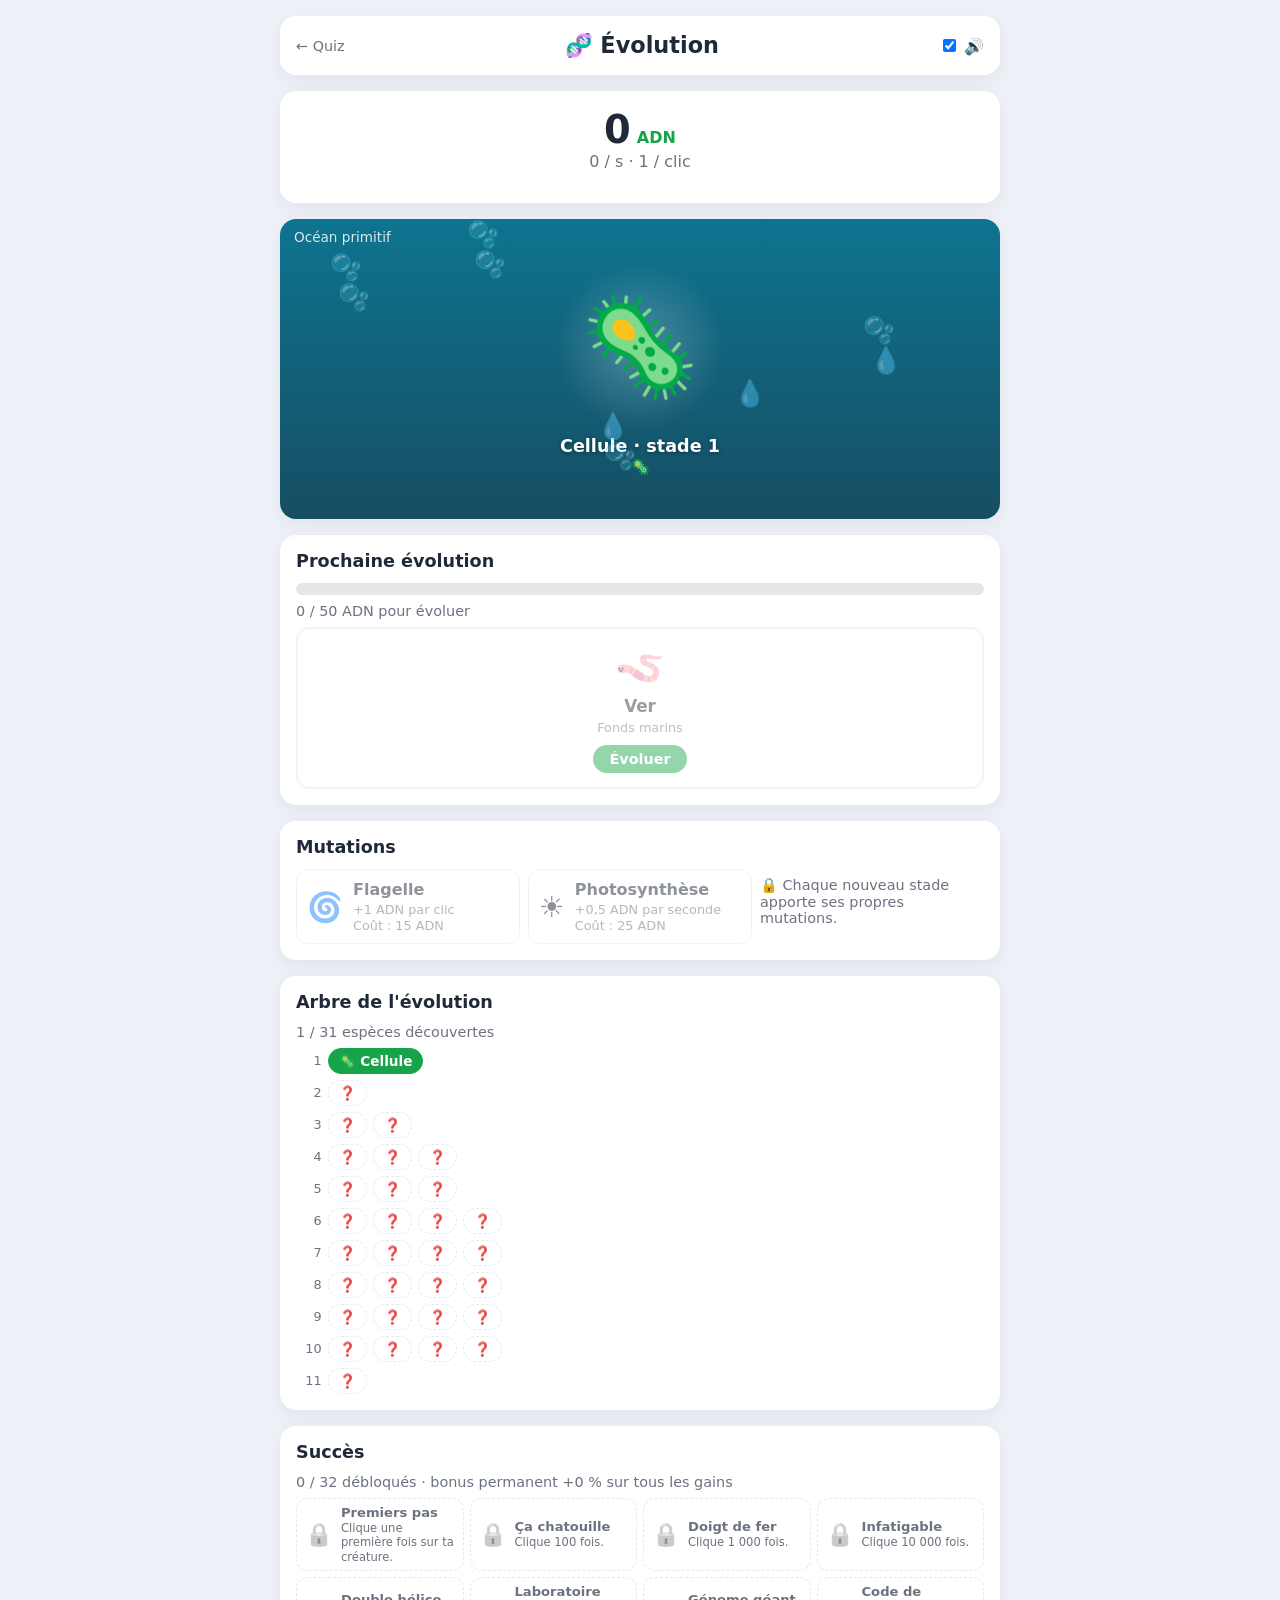
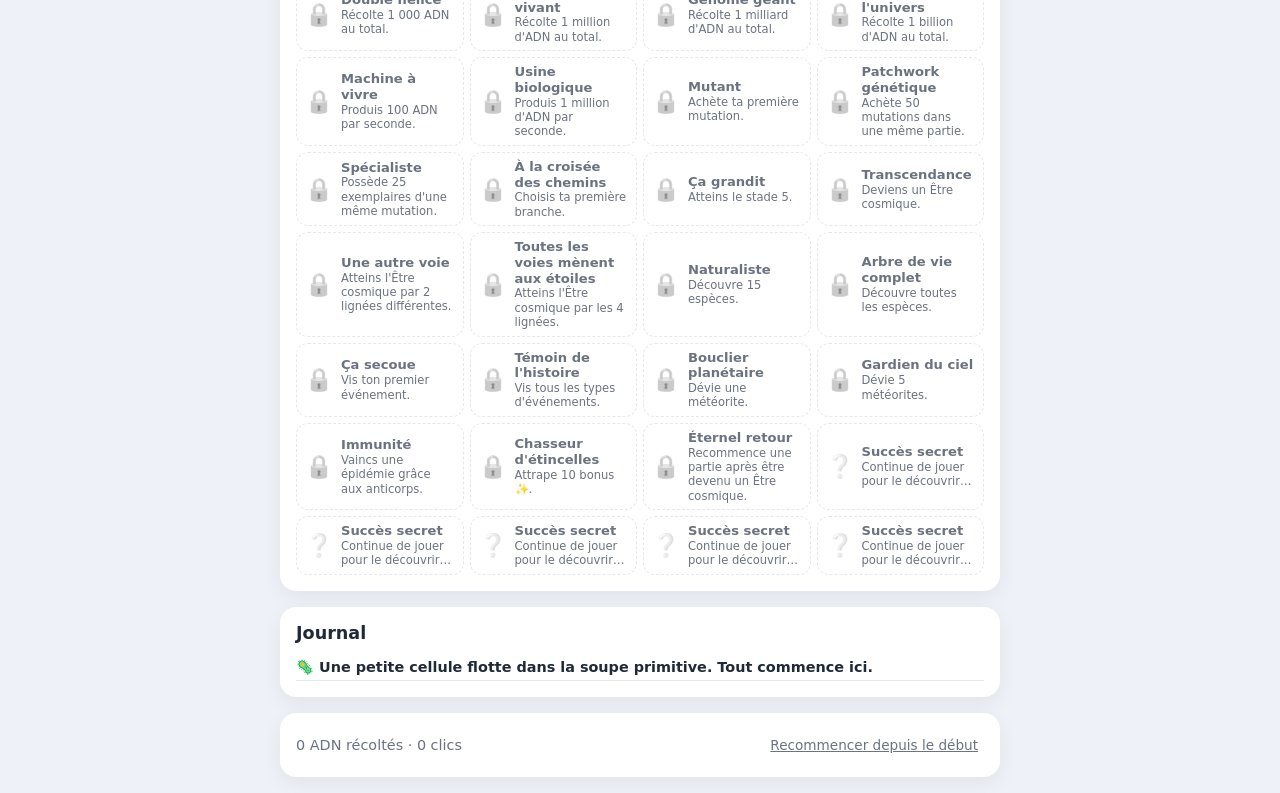
==== evolution/index.html @ efa702be "Ajoute 32 succès à débloquer au jeu « Évolution » Chaque succès donne +2 % à tous les gains, pour to" ====
<!doctype html>
<html lang="fr">
<head>
  <meta charset="utf-8">
  <meta name="viewport" content="width=device-width, initial-scale=1">
  <title>Évolution</title>
  <link rel="stylesheet" href="style.css">
</head>
<body>
  <main class="jeu">
    <header class="entete">
      <a class="retour" href="../index.html">← Quiz</a>
      <h1>🧬 Évolution</h1>
      <label class="son"><input type="checkbox" id="choix-son" checked> 🔊</label>
    </header>

    <section class="compteurs">
      <div><span class="valeur" id="adn">0</span><span class="unite">ADN</span></div>
      <div class="petit"><span id="par-seconde">0</span> / s · <span id="par-clic">1</span> / clic</div>
      <ul id="atouts" class="atouts" hidden></ul>
      <ul id="effets" class="effets" hidden></ul>
    </section>

    <section id="habitat" class="habitat">
      <div id="decor" class="decor" aria-hidden="true"></div>
      <div id="meteo" class="meteo" aria-hidden="true"></div>
      <div id="voile" class="voile" aria-hidden="true"></div>
      <p id="annonce" class="annonce" role="status" hidden></p>
      <p id="milieu" class="milieu"></p>
      <button id="creature" class="creature" type="button" aria-label="Faire grandir la créature">🦠</button>
      <p id="nom-etape" class="nom-etape"></p>
      <p id="lignee" class="lignee" aria-label="Ta lignée"></p>
      <div id="bonus-zone" class="bonus-zone"></div>
    </section>

    <section class="evolution">
      <h2 id="titre-evolution">Prochaine évolution</h2>
      <div class="barre"><div id="barre-evolution"></div></div>
      <p id="texte-evolution" class="info"></p>
      <div id="choix-evolution" class="choix-evolution"></div>
    </section>

    <section>
      <h2>Mutations</h2>
      <div id="mutations" class="mutations"></div>
    </section>

    <section>
      <h2>Arbre de l'évolution</h2>
      <p id="decouvertes" class="info"></p>
      <div id="arbre" class="arbre"></div>
    </section>

    <section>
      <h2>Succès</h2>
      <p id="bilan-succes" class="info"></p>
      <div id="succes" class="succes"></div>
    </section>

    <section>
      <h2>Journal</h2>
      <ul id="journal" class="journal"></ul>
    </section>

    <footer class="pied">
      <span id="stats" class="info"></span>
      <button id="btn-reset" class="lien" type="button">Recommencer depuis le début</button>
    </footer>
  </main>

  <div id="toasts" class="toasts" aria-live="polite"></div>

  <script src="donnees.js"></script>
  <script src="jeu.js"></script>
</body>
</html>
---- evolution/style.css ----
:root {
  --fond: #eef1f7;
  --carte: #ffffff;
  --texte: #1f2937;
  --doux: #6b7280;
  --bord: #e5e7eb;
  --accent: #16a34a;
  --ciel: #0e7490;
  --sol: #164e63;
}
@media (prefers-color-scheme: dark) {
  :root:not([data-theme="light"]) {
    --fond: #0f172a;
    --carte: #1e293b;
    --texte: #f1f5f9;
    --doux: #94a3b8;
    --bord: #334155;
    --accent: #22c55e;
    color-scheme: dark;
  }
}
:root[data-theme="dark"] {
  --fond: #0f172a;
  --carte: #1e293b;
  --texte: #f1f5f9;
  --doux: #94a3b8;
  --bord: #334155;
  --accent: #22c55e;
  color-scheme: dark;
}

* { box-sizing: border-box; }

body {
  margin: 0;
  padding-block: 16px;
  padding-left: max(16px, env(safe-area-inset-left, 0px));
  padding-right: max(16px, env(safe-area-inset-right, 0px));
  background: var(--fond);
  color: var(--texte);
  font-family: system-ui, -apple-system, "Segoe UI", Roboto, sans-serif;
  overflow-x: hidden;
}

.jeu { max-width: 720px; margin: 0 auto; display: grid; gap: 16px; }
section, .entete, .pied {
  background: var(--carte);
  border-radius: 16px;
  padding: 16px;
  box-shadow: 0 6px 20px rgba(0, 0, 0, 0.06);
}
h1 { margin: 0; font-size: 1.4rem; }
h2 { margin: 0 0 12px; font-size: 1.1rem; }
.info { color: var(--doux); margin: 8px 0; font-size: 0.9rem; }

.entete { display: flex; align-items: center; justify-content: space-between; gap: 8px; }
.retour { color: var(--doux); text-decoration: none; font-size: 0.9rem; }
.son { cursor: pointer; user-select: none; }

.compteurs { text-align: center; }
.valeur { font-size: 2.4rem; font-weight: 800; font-variant-numeric: tabular-nums; }
.unite { margin-left: 6px; color: var(--accent); font-weight: 700; }
.petit { color: var(--doux); font-variant-numeric: tabular-nums; }

/* Habitat */
.habitat {
  position: relative;
  height: 300px;
  overflow: hidden;
  padding: 0;
  background: linear-gradient(180deg, var(--ciel), var(--sol));
  transition: background 1.2s;
  display: flex;
  flex-direction: column;
  align-items: center;
  justify-content: center;
  color: #fff;
}
.decor span {
  position: absolute;
  font-size: 1.6rem;
  opacity: 0.45;
  animation: flotte 9s ease-in-out infinite;
  pointer-events: none;
}
@keyframes flotte {
  0%, 100% { transform: translateY(0); }
  50% { transform: translateY(-14px); }
}
.milieu { position: absolute; top: 10px; left: 14px; margin: 0; font-size: 0.85rem; opacity: 0.85; }
.nom-etape { margin: 4px 0 0; font-weight: 700; font-size: 1.1rem; text-shadow: 0 1px 4px rgba(0,0,0,.4); }

.creature {
  font-size: 6rem;
  line-height: 1;
  background: radial-gradient(circle, rgba(255,255,255,.25), transparent 70%);
  border: none;
  border-radius: 50%;
  width: 170px;
  height: 170px;
  cursor: pointer;
  animation: respire 3s ease-in-out infinite;
  -webkit-tap-highlight-color: transparent;
  touch-action: manipulation;
}
.creature:focus-visible { outline: 3px solid #fff; outline-offset: 4px; }
.creature.tape { animation: tape 0.15s ease-out; }
.creature.mue { animation: mue 1s ease-out; }
@keyframes respire {
  0%, 100% { transform: scale(1); }
  50% { transform: scale(1.05) rotate(-2deg); }
}
@keyframes tape { 50% { transform: scale(0.9); } }
@keyframes mue {
  0% { transform: scale(0) rotate(-180deg); filter: brightness(3); }
  70% { transform: scale(1.3) rotate(10deg); }
  100% { transform: scale(1); filter: none; }
}

.gain {
  position: absolute;
  font-weight: 800;
  color: #fff;
  text-shadow: 0 1px 4px rgba(0,0,0,.5);
  pointer-events: none;
  animation: envol 0.9s ease-out forwards;
}
@keyframes envol {
  to { transform: translateY(-60px); opacity: 0; }
}

.flash {
  position: absolute; inset: 0;
  background: #fff;
  pointer-events: none;
  animation: flash 0.8s ease-out forwards;
}
@keyframes flash { from { opacity: 0.9; } to { opacity: 0; } }

.bonus {
  z-index: 3;
  position: absolute;
  font-size: 2.4rem;
  background: none;
  border: none;
  cursor: pointer;
  animation: bonus 1.2s ease-in-out infinite;
  filter: drop-shadow(0 0 8px gold);
}
@keyframes bonus {
  0%, 100% { transform: scale(1) rotate(-8deg); }
  50% { transform: scale(1.2) rotate(8deg); }
}

/* Événements */
.effets { list-style: none; padding: 0; margin: 8px 0 0; display: flex; flex-wrap: wrap; gap: 6px; justify-content: center; }
.effets li {
  font-size: 0.8rem;
  font-weight: 700;
  padding: 4px 10px;
  border-radius: 999px;
  font-variant-numeric: tabular-nums;
  color: var(--accent);
  background: color-mix(in srgb, var(--accent) 14%, transparent);
}
.effets li.mauvais { color: #dc2626; background: color-mix(in srgb, #dc2626 14%, transparent); }

.creature { position: relative; z-index: 2; }
.voile { position: absolute; inset: 0; pointer-events: none; z-index: 1; transition: background 1s; }
.voile-impact { background: rgba(124, 45, 18, 0.45); }
.voile-glace { background: rgba(224, 242, 254, 0.4); }
.voile-volcan { background: rgba(127, 29, 29, 0.35); }
.voile-pluie { background: rgba(30, 58, 138, 0.3); }
.voile-nuit { background: rgba(2, 6, 23, 0.6); }
.voile-maladie { background: rgba(132, 204, 22, 0.28); }
.voile-aurore { background: linear-gradient(180deg, rgba(34, 197, 94, 0.35), rgba(168, 85, 247, 0.3), transparent 75%); }

.meteo { position: absolute; inset: 0; overflow: hidden; pointer-events: none; z-index: 1; }
.meteo span {
  position: absolute;
  top: -10%;
  font-size: 1.1rem;
  animation: tombe 3s linear infinite;
}
@keyframes tombe {
  from { transform: translateY(0) rotate(0deg); }
  to { transform: translateY(340px) rotate(200deg); }
}

.annonce {
  position: absolute;
  top: 34px;
  left: 12px;
  right: 12px;
  z-index: 4;
  margin: 0;
  padding: 8px 12px;
  border-radius: 10px;
  background: rgba(2, 6, 23, 0.75);
  color: #fff;
  font-size: 0.9rem;
  font-weight: 600;
  text-align: center;
  text-wrap: balance;
  pointer-events: none;
}
.annonce.arrivee { animation: arrivee 0.4s ease-out; }
@keyframes arrivee { from { transform: translateY(-12px); opacity: 0; } }

.defi {
  position: absolute;
  top: 18%;
  z-index: 5;
  display: flex;
  align-items: center;
  gap: 2px;
  font-size: 3rem;
  background: none;
  border: none;
  cursor: pointer;
  animation: approche 8s linear forwards;
  filter: drop-shadow(0 0 10px #f97316);
  touch-action: manipulation;
  -webkit-tap-highlight-color: transparent;
}
.defi:focus-visible { outline: 3px solid #fff; border-radius: 12px; }
.defi .compte {
  font-size: 0.9rem;
  font-weight: 800;
  color: #fff;
  background: #dc2626;
  border-radius: 999px;
  min-width: 1.8em;
  padding: 2px 6px;
  text-align: center;
}
.defi .touche { animation: tape 0.12s ease-out; display: inline-block; }
@keyframes approche {
  from { transform: translateY(-60px) scale(0.6); }
  to { transform: translateY(120px) scale(1.4); }
}
.flash.impact { background: #f97316; }
.habitat.secousse { animation: secousse 0.5s ease-in-out; }
@keyframes secousse {
  20%, 60% { transform: translateX(-8px); }
  40%, 80% { transform: translateX(8px); }
}

/* Évolution */
.barre { height: 12px; background: var(--bord); border-radius: 999px; overflow: hidden; }
#barre-evolution {
  height: 100%;
  width: 0;
  background: linear-gradient(90deg, var(--accent), #84cc16);
  transition: width 0.3s;
}

.choix-evolution { display: grid; gap: 10px; grid-template-columns: repeat(auto-fit, minmax(180px, 1fr)); }
.choix {
  display: flex;
  flex-direction: column;
  align-items: center;
  gap: 4px;
  padding: 14px 10px;
  border: 2px solid var(--accent);
  border-radius: 14px;
  background: var(--carte);
  color: var(--texte);
  font: inherit;
  cursor: pointer;
  transition: transform 0.1s;
}
.choix:hover:not(:disabled) { transform: translateY(-2px); }
.choix:disabled { opacity: 0.45; cursor: not-allowed; border-color: var(--bord); }
.choix:not(:disabled) { animation: appel 1.2s ease-in-out infinite; }
.choix .ico { font-size: 2.6rem; }
.choix .nom { font-weight: 800; font-size: 1.05rem; }
.milieu-choix { font-size: 0.8rem; color: var(--doux); }
.atout { font-size: 0.8rem; font-weight: 600; color: var(--accent); text-align: center; }
.choix .action {
  margin-top: 6px;
  padding: 6px 16px;
  border-radius: 999px;
  background: var(--accent);
  color: #fff;
  font-weight: 700;
  font-size: 0.9rem;
}
@keyframes appel {
  0%, 100% { box-shadow: 0 0 0 0 rgba(34,197,94,.6); }
  50% { box-shadow: 0 0 0 8px rgba(34,197,94,0); }
}

/* Mutations */
.mutations { display: grid; gap: 8px; grid-template-columns: repeat(auto-fill, minmax(200px, 1fr)); }
.mutation {
  display: grid;
  grid-template-columns: auto 1fr auto;
  align-items: center;
  gap: 10px;
  padding: 10px;
  text-align: left;
  border: 1px solid var(--bord);
  border-radius: 12px;
  background: var(--carte);
  color: var(--texte);
  cursor: pointer;
  font: inherit;
  transition: transform 0.1s, border-color 0.2s;
}
.mutation:hover:not(:disabled) { border-color: var(--accent); transform: translateY(-1px); }
.mutation:disabled { opacity: 0.5; cursor: not-allowed; }
.mutation .ico { font-size: 1.8rem; }
.mutation .nom { font-weight: 700; display: block; }
.mutation .effet, .mutation .prix { font-size: 0.8rem; color: var(--doux); }
.mutation .prix { display: block; }
.mutation .nb { font-weight: 800; font-size: 1.2rem; color: var(--accent); }
.mutation.achat { animation: tape 0.2s ease-out; }
.verrou { color: var(--doux); font-size: 0.9rem; margin: 8px 0 0; }

.lignee { margin: 2px 0 0; font-size: 0.95rem; opacity: 0.9; text-align: center; padding: 0 12px; }
.atouts { list-style: none; padding: 0; margin: 8px 0 0; display: flex; flex-wrap: wrap; gap: 6px; justify-content: center; }
.atouts li {
  font-size: 0.75rem;
  font-weight: 600;
  padding: 3px 10px;
  border-radius: 999px;
  color: var(--accent);
  border: 1px solid var(--accent);
}

/* Arbre */
.arbre { display: grid; gap: 6px; }
.rang { display: grid; grid-template-columns: 1.6em 1fr; align-items: start; gap: 6px; }
.rang .num { color: var(--doux); font-size: 0.8rem; text-align: right; padding-top: 5px; }
.puces { display: flex; flex-wrap: wrap; gap: 6px; }
.puce {
  padding: 4px 10px;
  border-radius: 999px;
  border: 1px solid var(--bord);
  font-size: 0.85rem;
  white-space: nowrap;
}
.puce.chemin { border-color: var(--accent); background: var(--accent); color: #fff; font-weight: 700; }
.puce.inconnue { color: var(--doux); border-style: dashed; }

/* Succès */
.succes { display: grid; gap: 6px; grid-template-columns: repeat(auto-fill, minmax(145px, 1fr)); }
.badge-succes {
  display: flex;
  align-items: center;
  gap: 8px;
  padding: 6px 8px;
  border-radius: 12px;
  border: 1px dashed var(--bord);
  min-width: 0;
  color: var(--doux);
}
.badge-succes .ico { font-size: 1.4rem; flex: none; filter: grayscale(1); opacity: 0.6; }
.badge-succes strong { display: block; font-size: 0.82rem; line-height: 1.2; }
.badge-succes small { display: block; font-size: 0.72rem; line-height: 1.25; }
.badge-succes.obtenu { border: 1px solid #eab308; color: var(--texte); background: color-mix(in srgb, #eab308 10%, transparent); }
.badge-succes.obtenu .ico { filter: none; opacity: 1; }
.badge-succes.obtenu small { color: var(--doux); }

.toasts {
  position: fixed;
  left: 0;
  right: 0;
  bottom: 0;
  padding: 0 16px calc(16px + env(safe-area-inset-bottom, 0px));
  display: flex;
  flex-direction: column;
  align-items: center;
  gap: 8px;
  pointer-events: none;
  z-index: 20;
}
.toast {
  display: flex;
  align-items: center;
  gap: 10px;
  padding: 10px 18px;
  border-radius: 14px;
  background: var(--carte);
  color: var(--texte);
  border: 2px solid #eab308;
  box-shadow: 0 10px 30px rgba(0, 0, 0, 0.25);
  animation: toast 0.5s cubic-bezier(.2, 1.4, .4, 1);
  transition: opacity 0.5s, transform 0.5s;
}
.toast .ico { font-size: 1.8rem; }
.toast small { display: block; color: #ca8a04; font-weight: 700; text-transform: uppercase; letter-spacing: 0.05em; font-size: 0.7rem; }
.toast strong { display: block; }
.toast.sortie { opacity: 0; transform: translateY(20px); }
@keyframes toast { from { transform: translateY(40px) scale(0.8); opacity: 0; } }

/* Journal */
.journal { list-style: none; margin: 0; padding: 0; max-height: 160px; overflow-y: auto; font-size: 0.9rem; }
.journal li { padding: 4px 0; border-bottom: 1px solid var(--bord); }
.journal li:first-child { font-weight: 600; }

.pied { display: flex; flex-wrap: wrap; justify-content: space-between; align-items: center; gap: 8px; }
.lien.alerte { color: #dc2626; font-weight: 700; }
.lien { background: none; border: none; color: var(--doux); text-decoration: underline; cursor: pointer; font: inherit; font-size: 0.85rem; }

@media (max-width: 480px) {
  .creature { font-size: 4.5rem; width: 130px; height: 130px; }
  .habitat { height: 250px; }
  .valeur { font-size: 2rem; }
}

@media (prefers-reduced-motion: reduce) {
  *, *::before, *::after { animation: none !important; transition: none !important; }
}
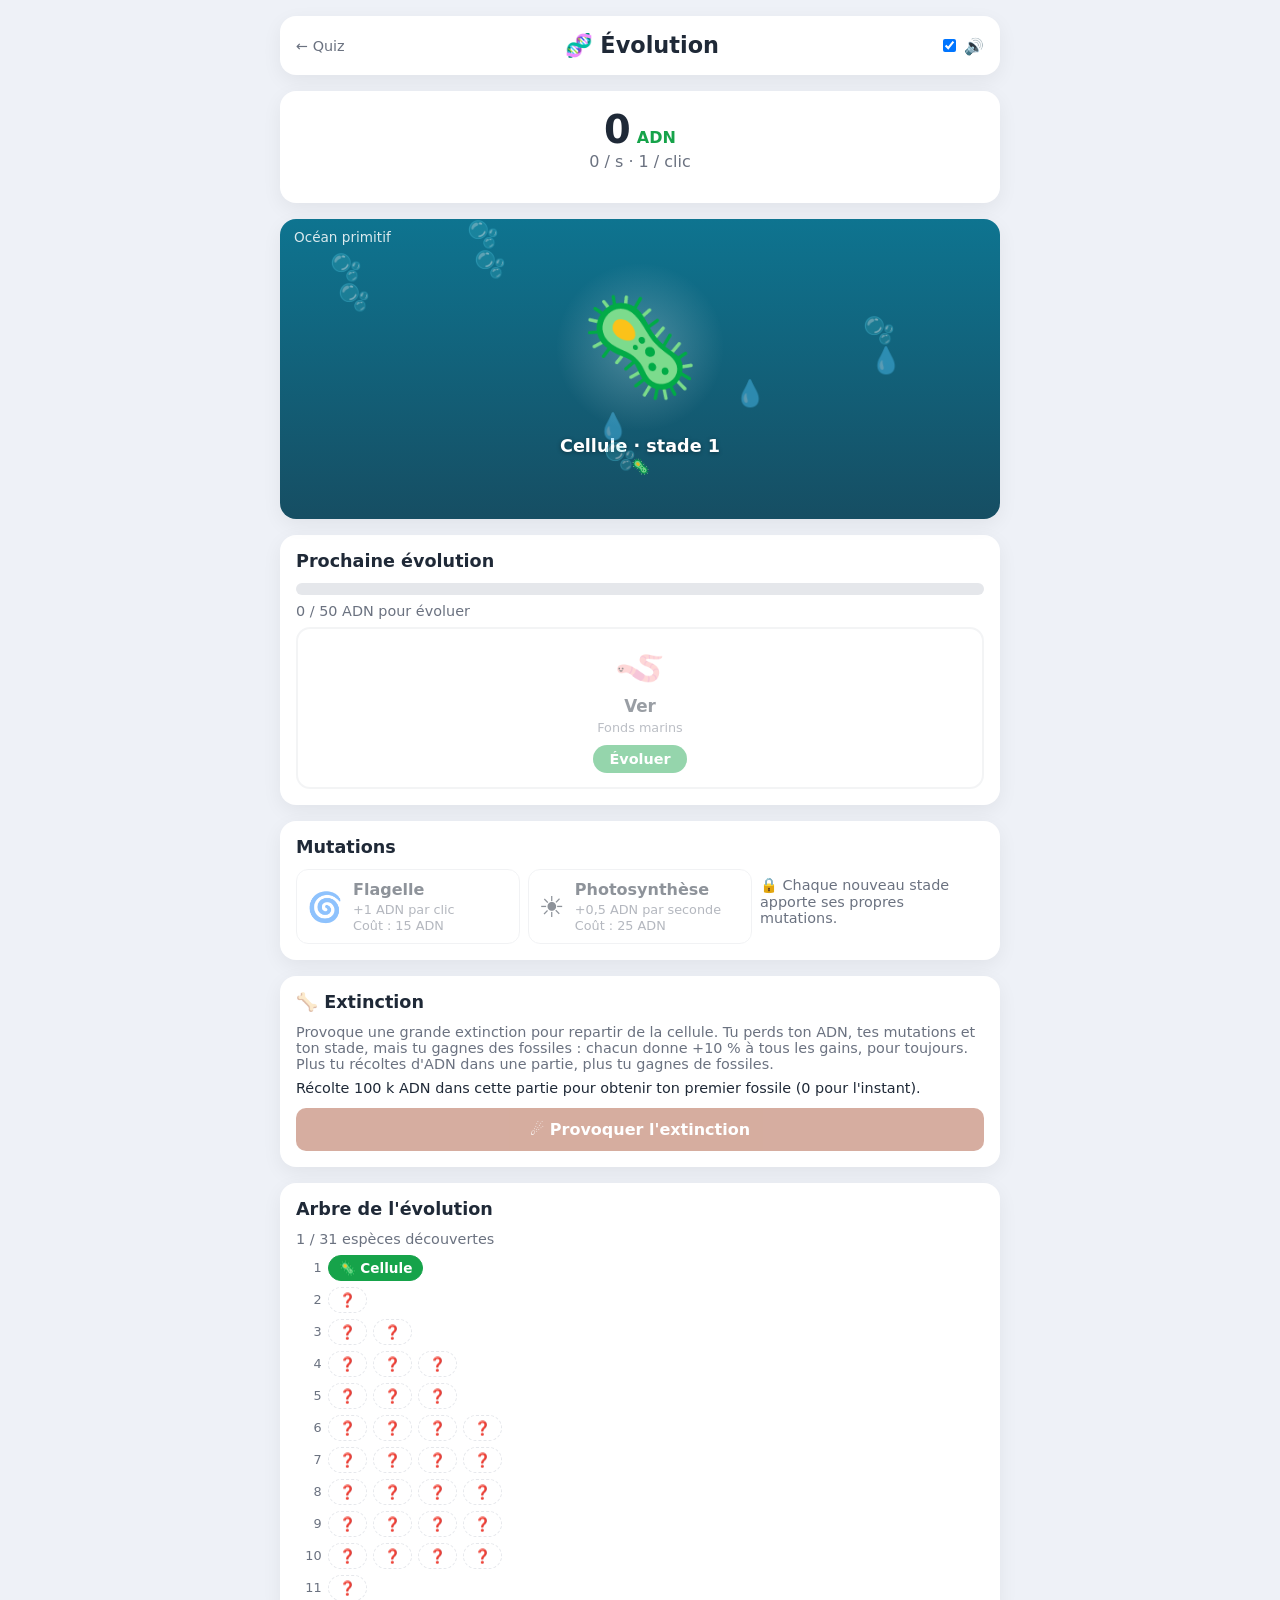
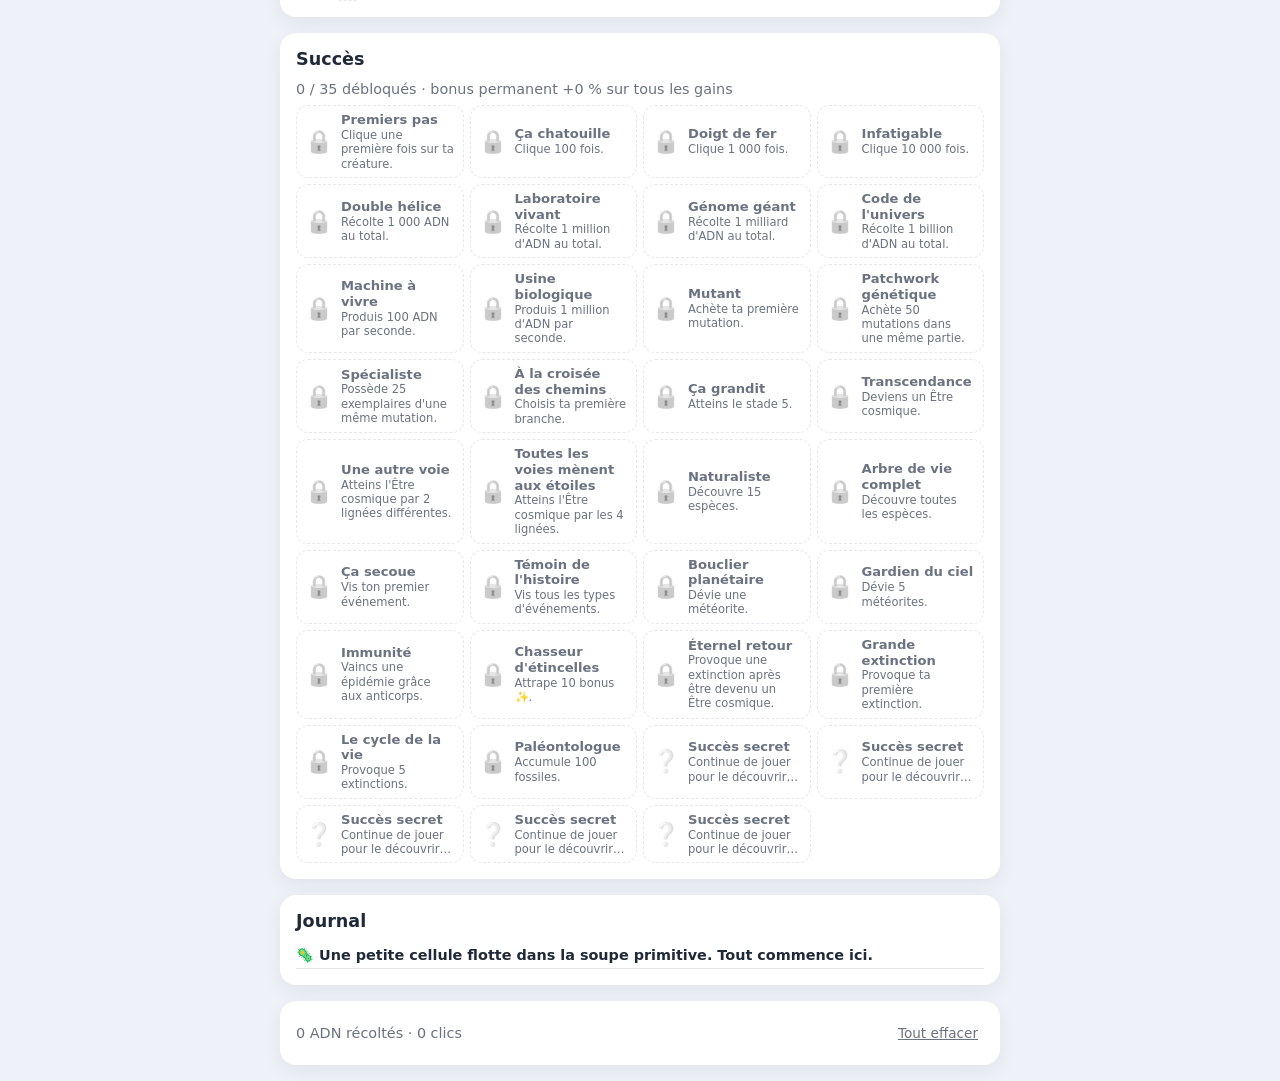
==== commit 816be483: "Ajoute l'extinction : repartir de la cellule contre des fossiles Provoquer une extinction efface l'A" ====
--- a/evolution/index.html
+++ b/evolution/index.html
@@ -17,6 +17,7 @@
     <section class="compteurs">
       <div><span class="valeur" id="adn">0</span><span class="unite">ADN</span></div>
       <div class="petit"><span id="par-seconde">0</span> / s · <span id="par-clic">1</span> / clic</div>
+      <p id="fossiles" class="fossiles" hidden></p>
       <ul id="atouts" class="atouts" hidden></ul>
       <ul id="effets" class="effets" hidden></ul>
     </section>
@@ -45,6 +46,13 @@
       <div id="mutations" class="mutations"></div>
     </section>
 
+    <section class="extinction">
+      <h2>🦴 Extinction</h2>
+      <p class="info">Provoque une grande extinction pour repartir de la cellule. Tu perds ton ADN, tes mutations et ton stade, mais tu gagnes des fossiles : chacun donne +10 % à tous les gains, pour toujours. Plus tu récoltes d'ADN dans une partie, plus tu gagnes de fossiles.</p>
+      <p id="texte-extinction" class="texte-extinction"></p>
+      <button id="btn-extinction" class="btn-extinction" type="button" disabled>☄️ Provoquer l'extinction</button>
+    </section>
+
     <section>
       <h2>Arbre de l'évolution</h2>
       <p id="decouvertes" class="info"></p>
@@ -64,7 +72,7 @@
 
     <footer class="pied">
       <span id="stats" class="info"></span>
-      <button id="btn-reset" class="lien" type="button">Recommencer depuis le début</button>
+      <button id="btn-reset" class="lien" type="button">Tout effacer</button>
     </footer>
   </main>
 
--- a/evolution/style.css
+++ b/evolution/style.css
@@ -192,7 +192,7 @@
   top: 34px;
   left: 12px;
   right: 12px;
-  z-index: 4;
+  z-index: 7;
   margin: 0;
   padding: 8px 12px;
   border-radius: 10px;
@@ -344,6 +344,46 @@
 .puce.chemin { border-color: var(--accent); background: var(--accent); color: #fff; font-weight: 700; }
 .puce.inconnue { color: var(--doux); border-style: dashed; }
 
+/* Extinction */
+.fossiles { margin: 8px 0 0; font-weight: 700; color: #a16207; }
+.texte-extinction { font-size: 0.9rem; margin: 8px 0 12px; }
+.btn-extinction {
+  width: 100%;
+  padding: 12px;
+  font: inherit;
+  font-weight: 700;
+  border: none;
+  border-radius: 10px;
+  cursor: pointer;
+  color: #fff;
+  background: #9a3412;
+}
+.btn-extinction:hover:not(:disabled) { filter: brightness(1.15); }
+.btn-extinction:disabled { opacity: 0.4; cursor: not-allowed; }
+.btn-extinction.alerte { background: #dc2626; }
+.btn-extinction:focus-visible { outline: 3px solid var(--texte); outline-offset: 2px; }
+
+.habitat.cataclysme::after {
+  content: "☄️  ☄️    ☄️  ☄️";
+  position: absolute;
+  inset: 0;
+  z-index: 6;
+  font-size: 2.2rem;
+  white-space: pre;
+  background: rgba(2, 6, 23, 0.85);
+  animation: cataclysme 2.4s ease-in forwards;
+  pointer-events: none;
+}
+.habitat.cataclysme .creature { animation: disparition 2.2s ease-in forwards; }
+@keyframes cataclysme {
+  0% { background: rgba(249, 115, 22, 0); padding-top: 0; }
+  30% { background: rgba(249, 115, 22, 0.7); }
+  100% { background: rgba(2, 6, 23, 0.95); padding-top: 220px; }
+}
+@keyframes disparition {
+  to { transform: scale(0.3) rotate(-30deg); filter: grayscale(1) brightness(0.3); opacity: 0; }
+}
+
 /* Succès */
 .succes { display: grid; gap: 6px; grid-template-columns: repeat(auto-fill, minmax(145px, 1fr)); }
 .badge-succes {
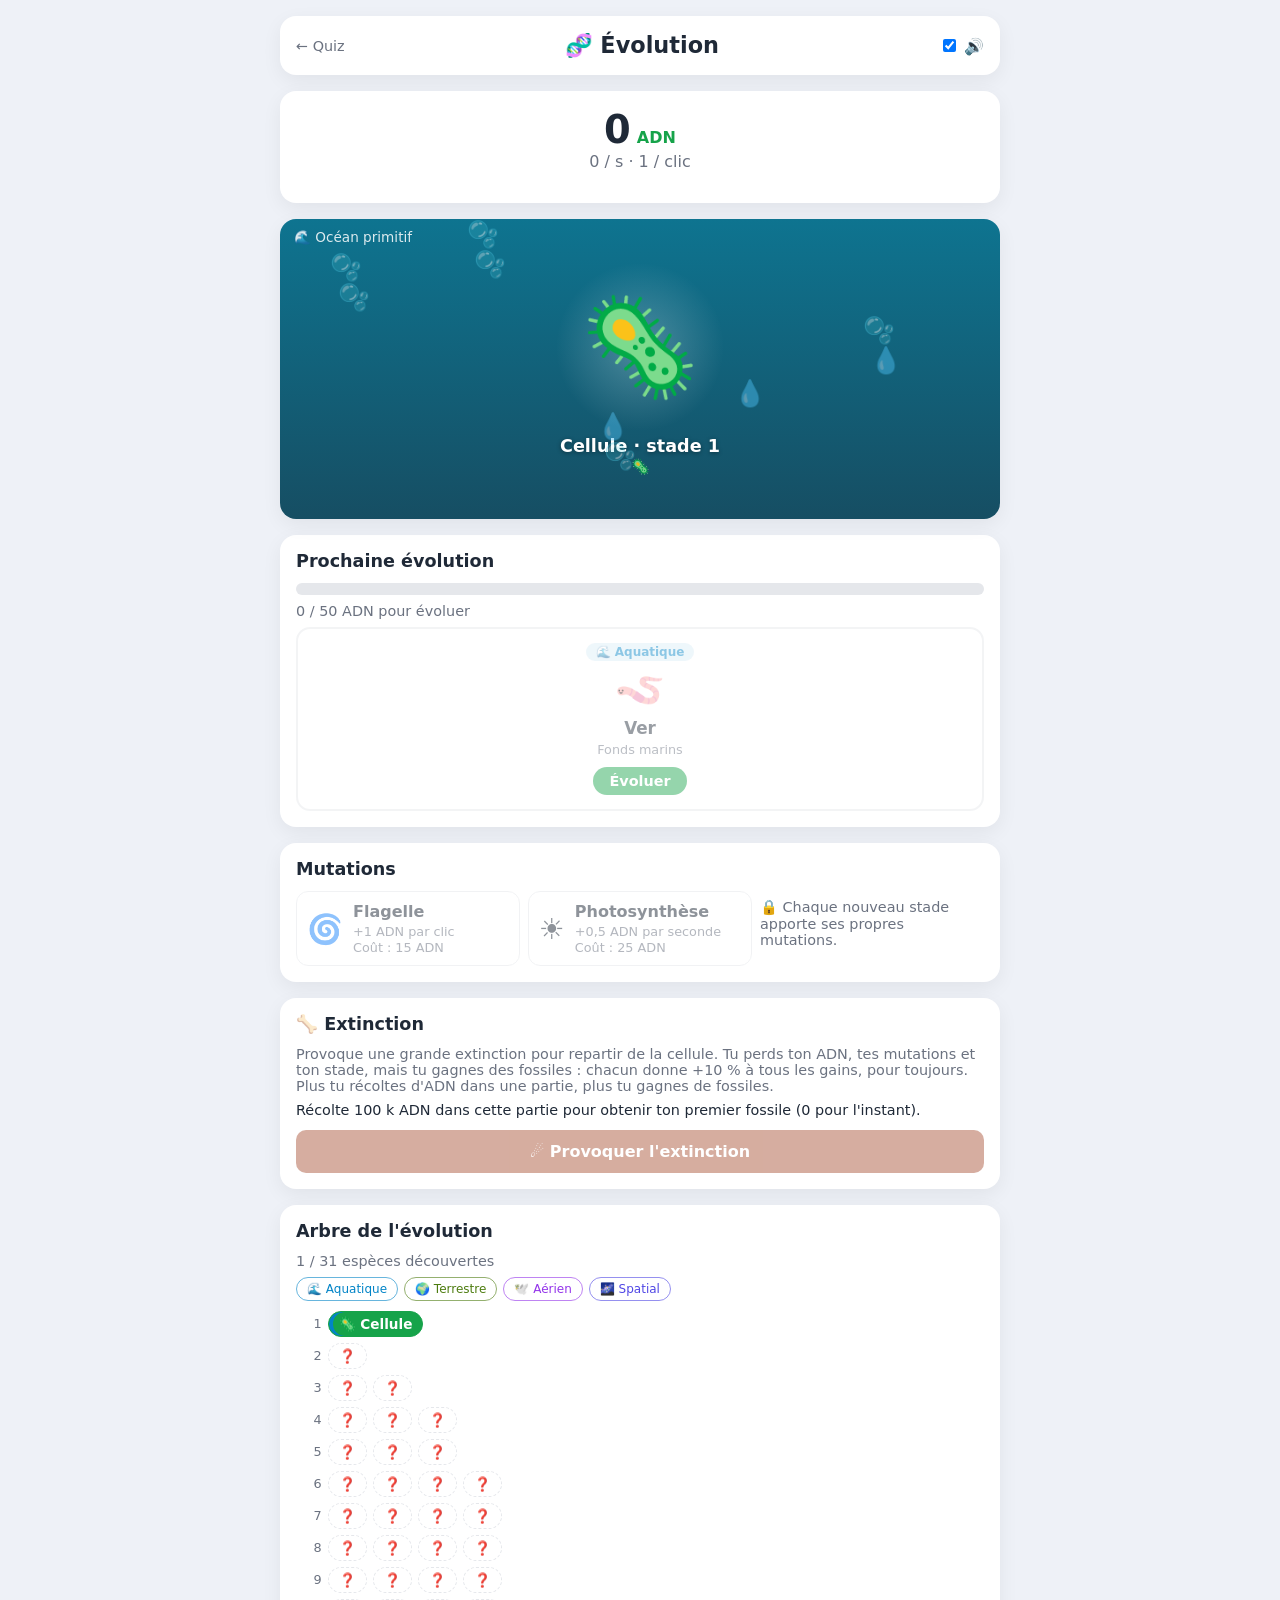
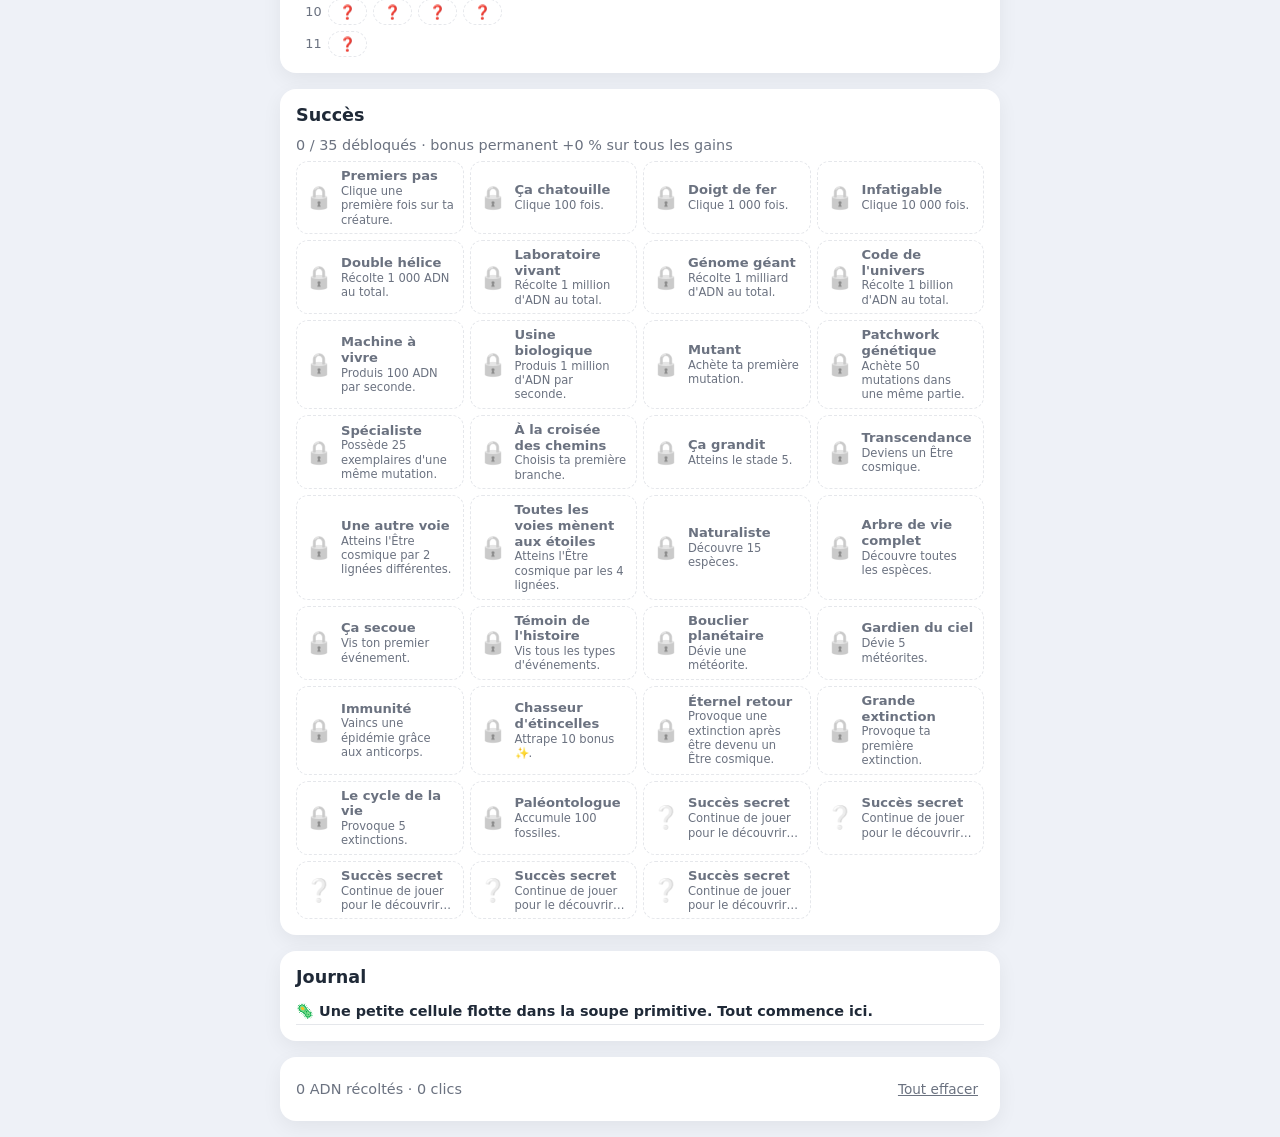
==== commit 70e4353e: "Affiche le milieu de vie (aquatique, terrestre…) de chaque stade Badge 🌊 / 🌍 / 🕊️ / 🌌 sur les cartes" ====
--- a/evolution/index.html
+++ b/evolution/index.html
@@ -56,6 +56,7 @@
     <section>
       <h2>Arbre de l'évolution</h2>
       <p id="decouvertes" class="info"></p>
+      <div id="legende-milieux" class="legende-milieux" aria-label="Types de milieu"></div>
       <div id="arbre" class="arbre"></div>
     </section>
 
--- a/evolution/style.css
+++ b/evolution/style.css
@@ -329,6 +329,32 @@
   border: 1px solid var(--accent);
 }
 
+/* Types de milieu */
+:root {
+  --aquatique: #0284c7;
+  --terrestre: #4d7c0f;
+  --aerien: #9333ea;
+  --spatial: #4f46e5;
+}
+@media (prefers-color-scheme: dark) {
+  :root:not([data-theme="light"]) { --aquatique: #38bdf8; --terrestre: #a3e635; --aerien: #c084fc; --spatial: #a5b4fc; }
+}
+:root[data-theme="dark"] { --aquatique: #38bdf8; --terrestre: #a3e635; --aerien: #c084fc; --spatial: #a5b4fc; }
+.type-aquatique { --milieu: var(--aquatique); }
+.type-terrestre { --milieu: var(--terrestre); }
+.type-aerien { --milieu: var(--aerien); }
+.type-spatial { --milieu: var(--spatial); }
+.type-milieu {
+  font-size: 0.75rem;
+  font-weight: 700;
+  padding: 2px 10px;
+  border-radius: 999px;
+  color: var(--milieu);
+  background: color-mix(in srgb, var(--milieu) 14%, transparent);
+}
+.legende-milieux { display: flex; flex-wrap: wrap; gap: 6px; margin-bottom: 10px; }
+.legende-milieux .puce { font-size: 0.75rem; border-color: var(--milieu); color: var(--milieu); }
+
 /* Arbre */
 .arbre { display: grid; gap: 6px; }
 .rang { display: grid; grid-template-columns: 1.6em 1fr; align-items: start; gap: 6px; }
@@ -341,7 +367,8 @@
   font-size: 0.85rem;
   white-space: nowrap;
 }
-.puce.chemin { border-color: var(--accent); background: var(--accent); color: #fff; font-weight: 700; }
+.puce[class*="type-"]:not(.chemin):not(.inconnue) { border-color: color-mix(in srgb, var(--milieu) 60%, transparent); }
+.puce.chemin { border-color: var(--accent); background: var(--accent); color: #fff; font-weight: 700; box-shadow: inset 4px 0 0 var(--milieu); }
 .puce.inconnue { color: var(--doux); border-style: dashed; }
 
 /* Extinction */
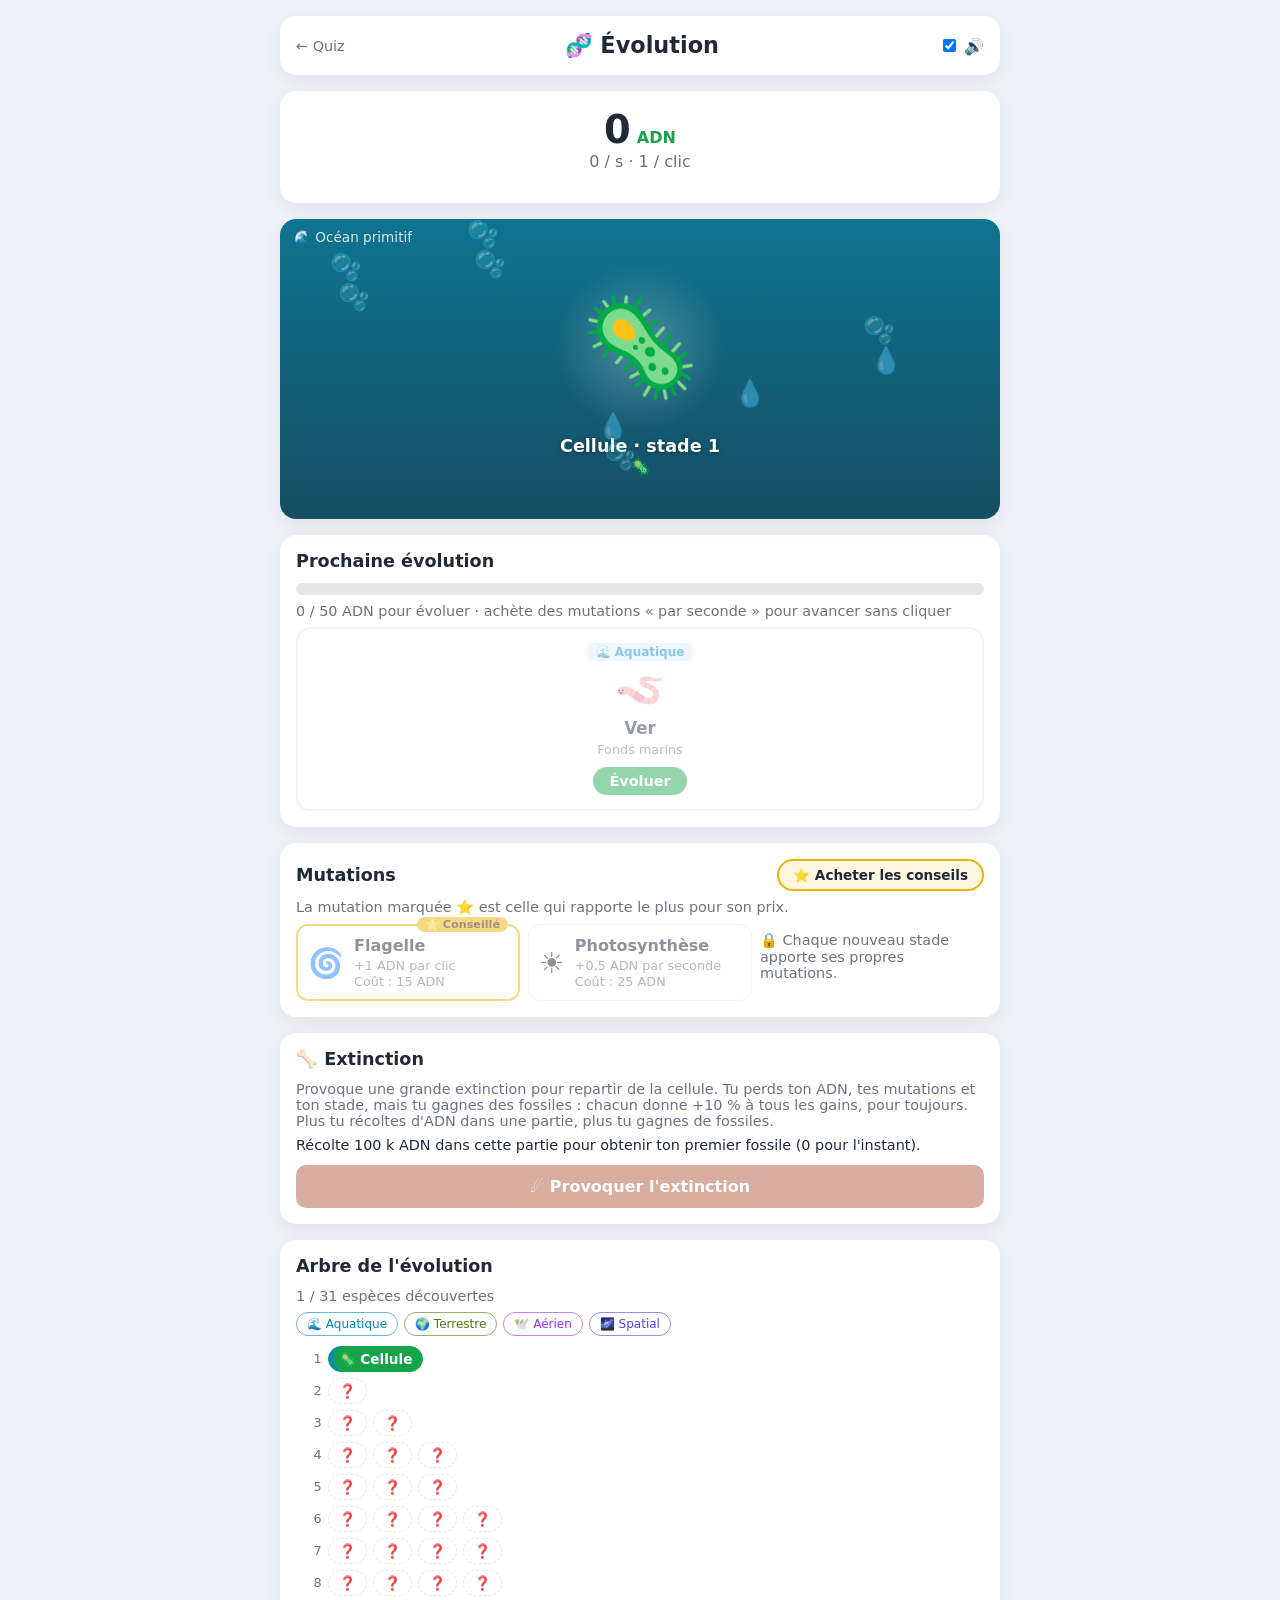
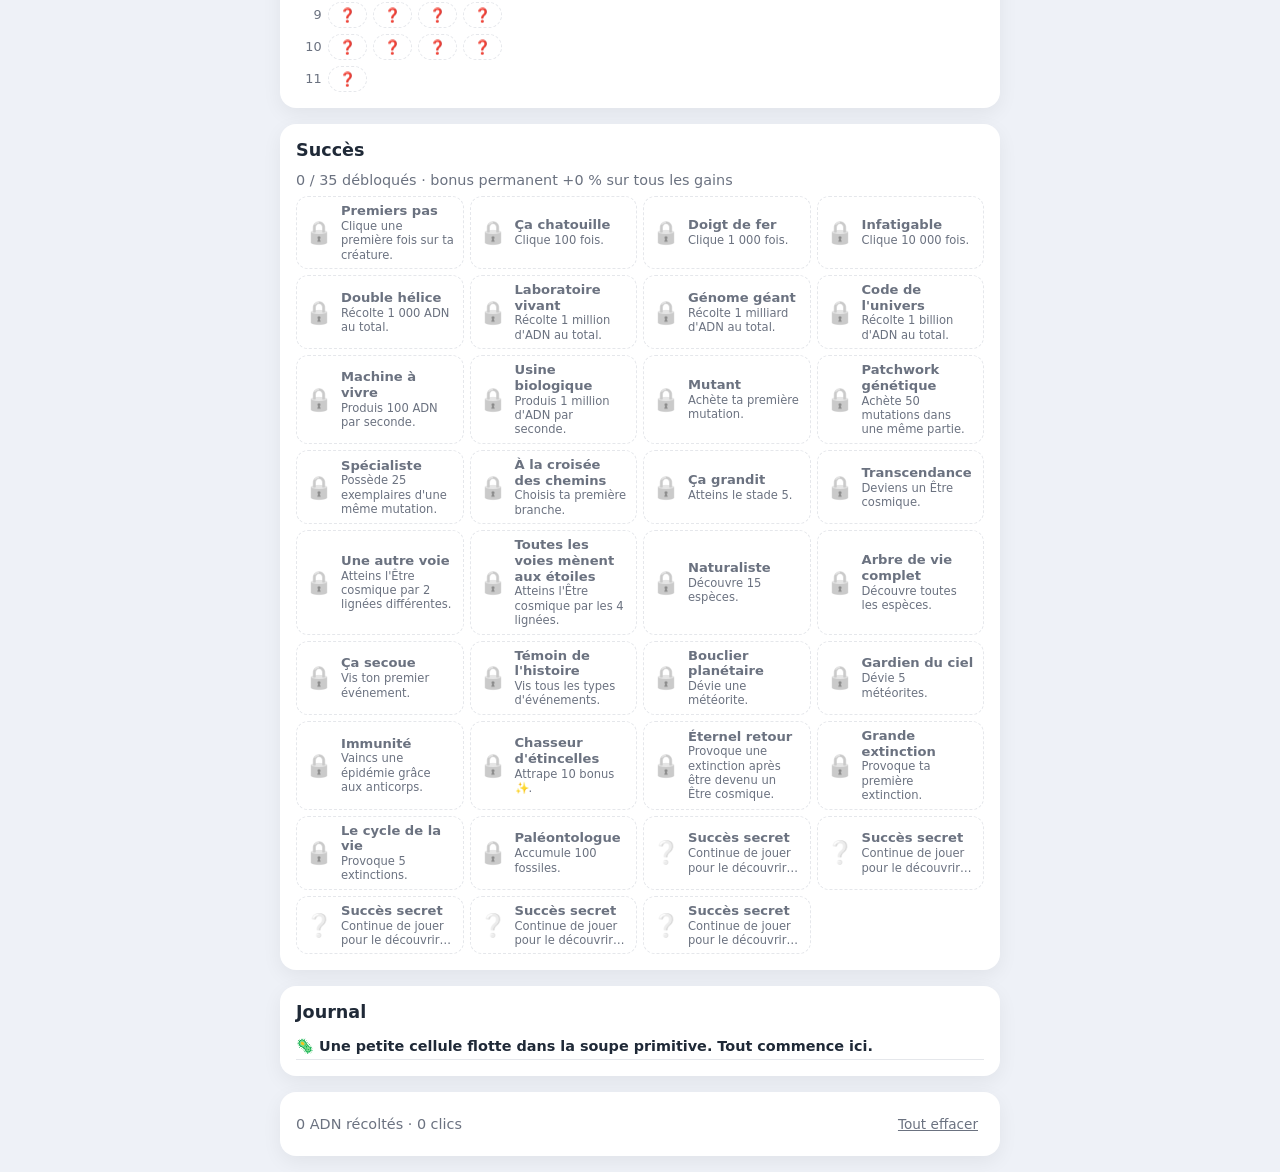
==== commit 010df141: "Aide pour les dernières formes d'évolution « Élan final » : tous les gains doublent à partir du stad" ====
--- a/evolution/index.html
+++ b/evolution/index.html
@@ -38,11 +38,16 @@
       <h2 id="titre-evolution">Prochaine évolution</h2>
       <div class="barre"><div id="barre-evolution"></div></div>
       <p id="texte-evolution" class="info"></p>
+      <p id="aide-elan" class="aide-elan" hidden></p>
       <div id="choix-evolution" class="choix-evolution"></div>
     </section>
 
     <section>
-      <h2>Mutations</h2>
+      <div class="titre-mutations">
+        <h2>Mutations</h2>
+        <button id="btn-conseils" class="btn-conseils" type="button">⭐ Acheter les conseils</button>
+      </div>
+      <p class="info">La mutation marquée ⭐ est celle qui rapporte le plus pour son prix.</p>
       <div id="mutations" class="mutations"></div>
     </section>
 
--- a/evolution/style.css
+++ b/evolution/style.css
@@ -291,6 +291,44 @@
   50% { box-shadow: 0 0 0 8px rgba(34,197,94,0); }
 }
 
+/* Aide */
+.titre-mutations { display: flex; flex-wrap: wrap; align-items: center; justify-content: space-between; gap: 8px; }
+.titre-mutations h2 { margin: 0; }
+.btn-conseils {
+  font: inherit;
+  font-size: 0.85rem;
+  font-weight: 700;
+  padding: 6px 14px;
+  border-radius: 999px;
+  border: 2px solid #eab308;
+  background: color-mix(in srgb, #eab308 12%, transparent);
+  color: var(--texte);
+  cursor: pointer;
+}
+.btn-conseils:hover { background: color-mix(in srgb, #eab308 25%, transparent); }
+.btn-conseils:focus-visible { outline: 3px solid var(--texte); outline-offset: 2px; }
+.mutation.conseil { border: 2px solid #eab308; position: relative; }
+.mutation.conseil::after {
+  content: "⭐ Conseillé";
+  position: absolute;
+  top: -9px;
+  right: 10px;
+  font-size: 0.7rem;
+  font-weight: 800;
+  padding: 1px 8px;
+  border-radius: 999px;
+  background: #eab308;
+  color: #422006;
+}
+.aide-elan {
+  margin: 0 0 10px;
+  padding: 8px 12px;
+  border-radius: 10px;
+  font-size: 0.85rem;
+  font-weight: 600;
+  background: color-mix(in srgb, #eab308 14%, transparent);
+}
+
 /* Mutations */
 .mutations { display: grid; gap: 8px; grid-template-columns: repeat(auto-fill, minmax(200px, 1fr)); }
 .mutation {
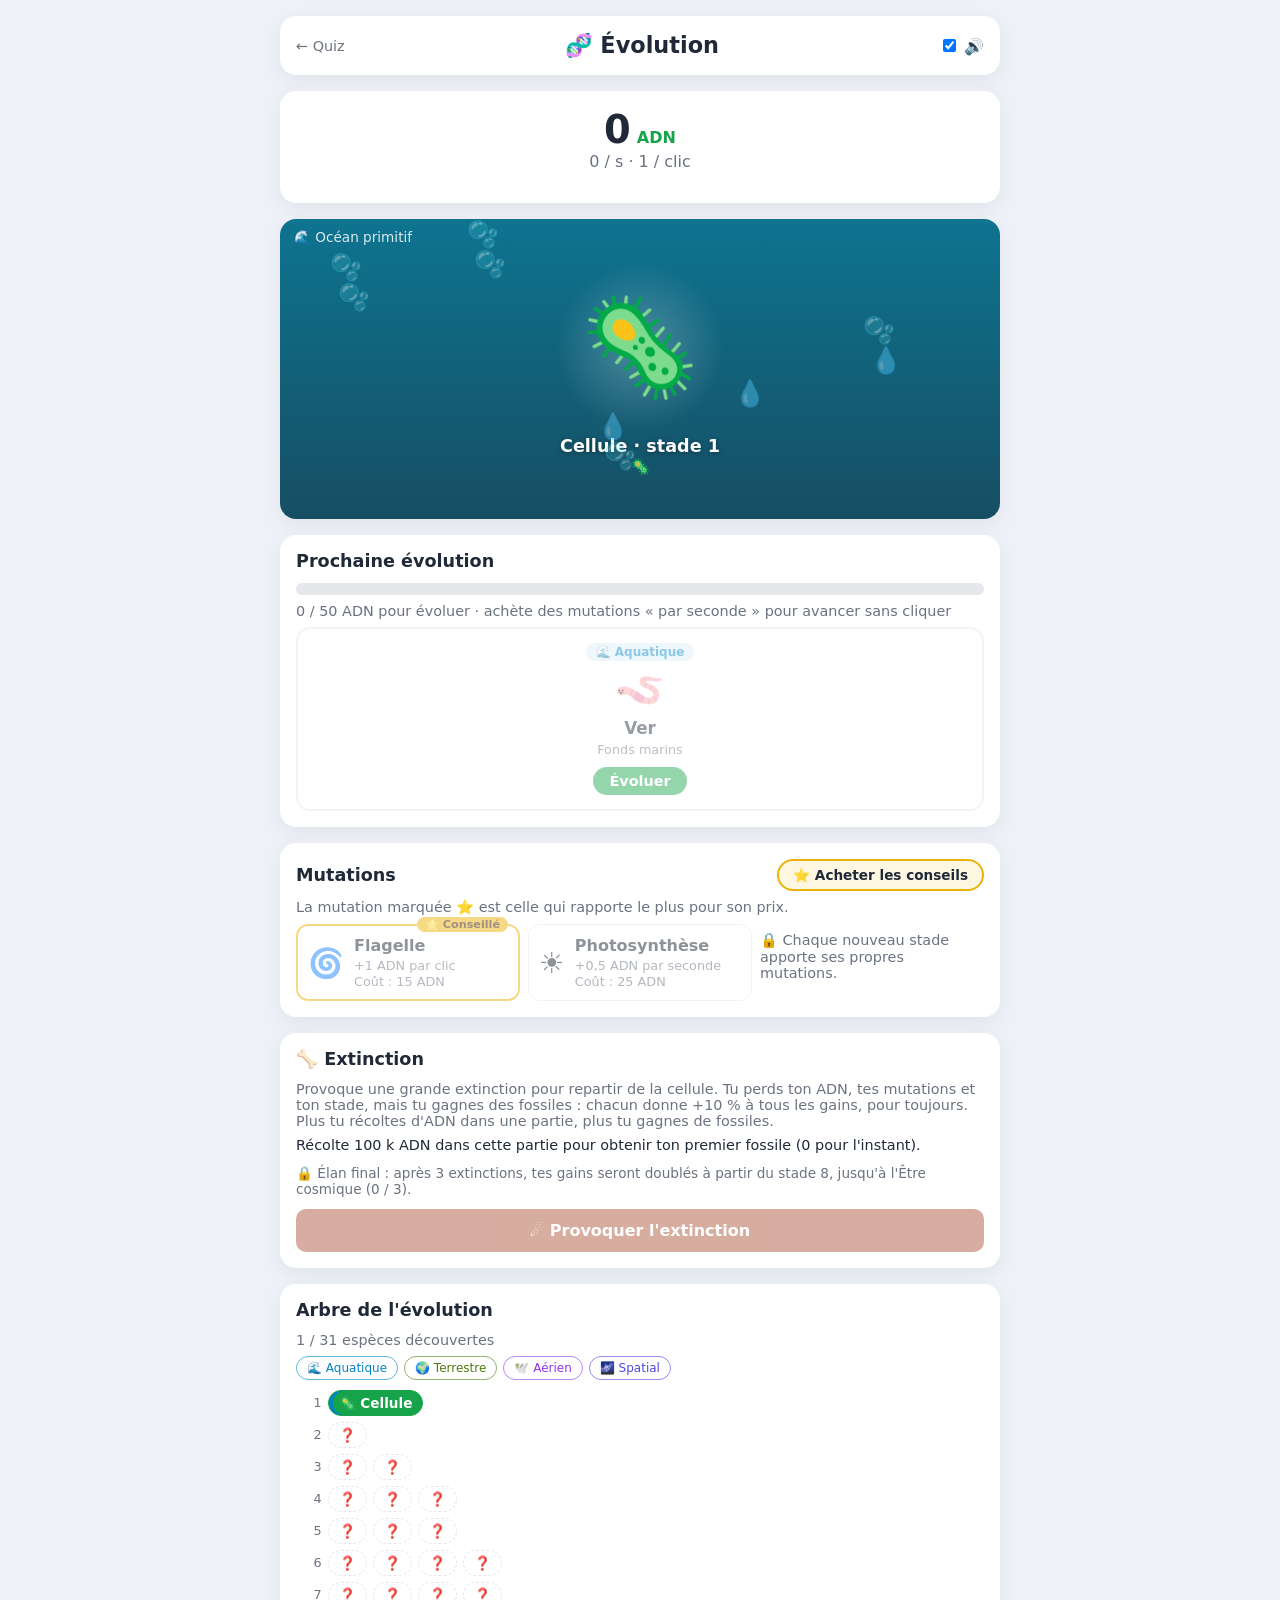
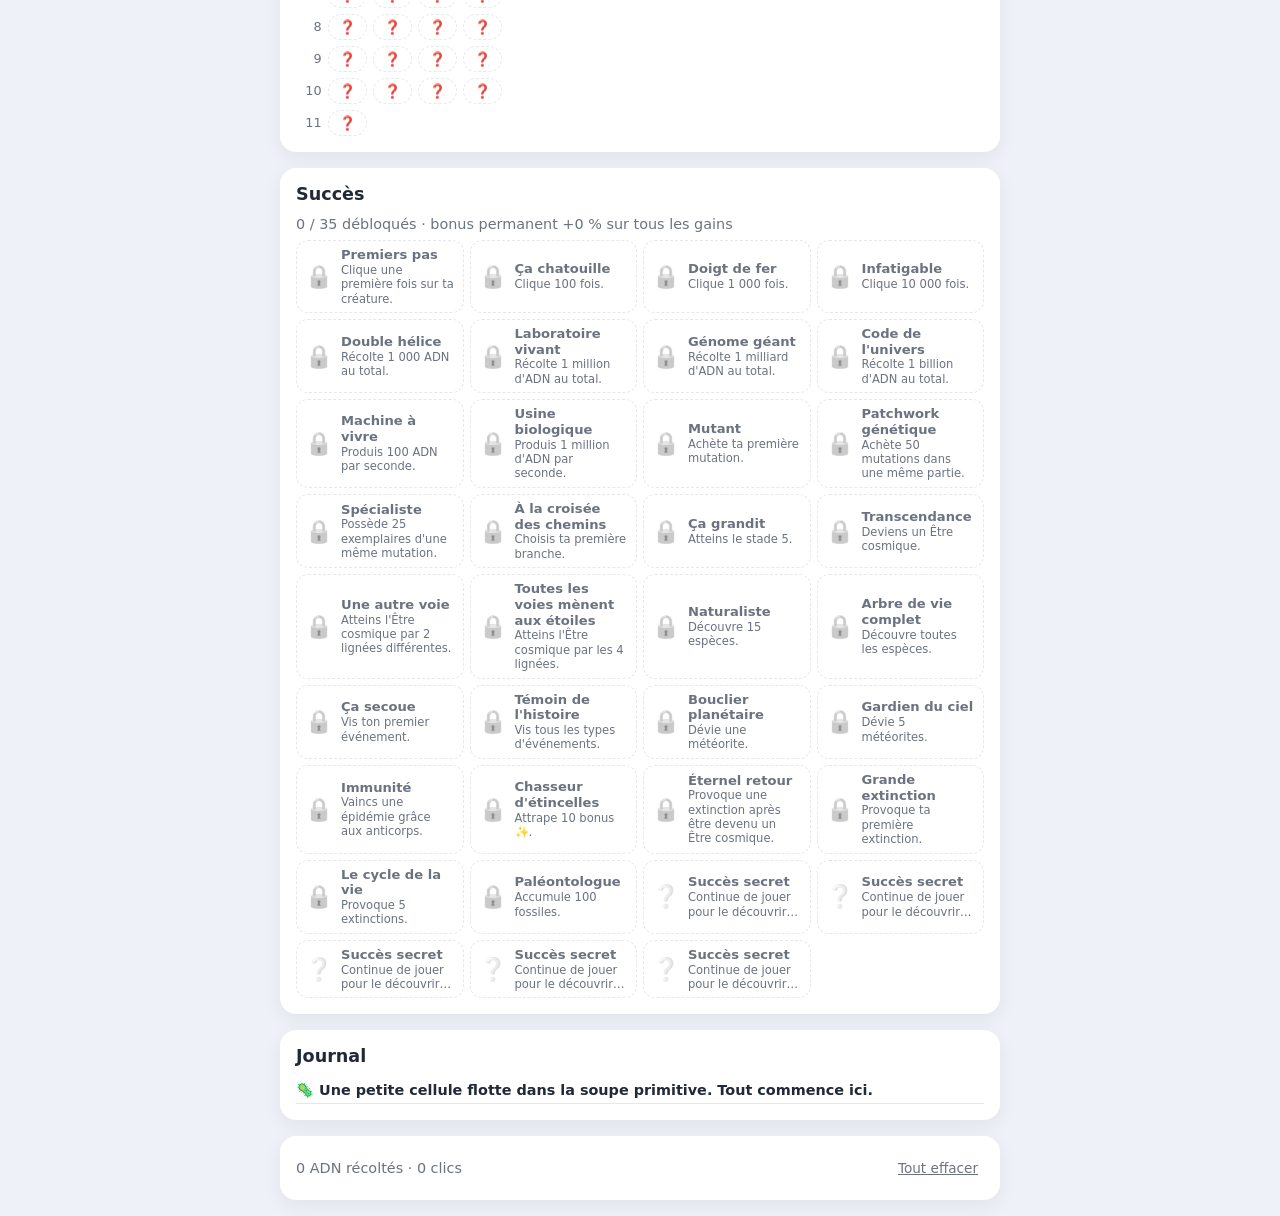
==== commit cbf4670e: "Réserve l'Élan final aux joueurs ayant provoqué 3 extinctions Co-Authored-By: Claude Opus 5.5 <norep" ====
--- a/evolution/index.html
+++ b/evolution/index.html
@@ -55,6 +55,7 @@
       <h2>🦴 Extinction</h2>
       <p class="info">Provoque une grande extinction pour repartir de la cellule. Tu perds ton ADN, tes mutations et ton stade, mais tu gagnes des fossiles : chacun donne +10 % à tous les gains, pour toujours. Plus tu récoltes d'ADN dans une partie, plus tu gagnes de fossiles.</p>
       <p id="texte-extinction" class="texte-extinction"></p>
+      <p id="texte-elan" class="texte-elan"></p>
       <button id="btn-extinction" class="btn-extinction" type="button" disabled>☄️ Provoquer l'extinction</button>
     </section>
 
--- a/evolution/style.css
+++ b/evolution/style.css
@@ -412,6 +412,8 @@
 /* Extinction */
 .fossiles { margin: 8px 0 0; font-weight: 700; color: #a16207; }
 .texte-extinction { font-size: 0.9rem; margin: 8px 0 12px; }
+.texte-elan { font-size: 0.85rem; margin: 0 0 12px; color: var(--doux); }
+.texte-elan.debloque { color: var(--texte); font-weight: 600; }
 .btn-extinction {
   width: 100%;
   padding: 12px;
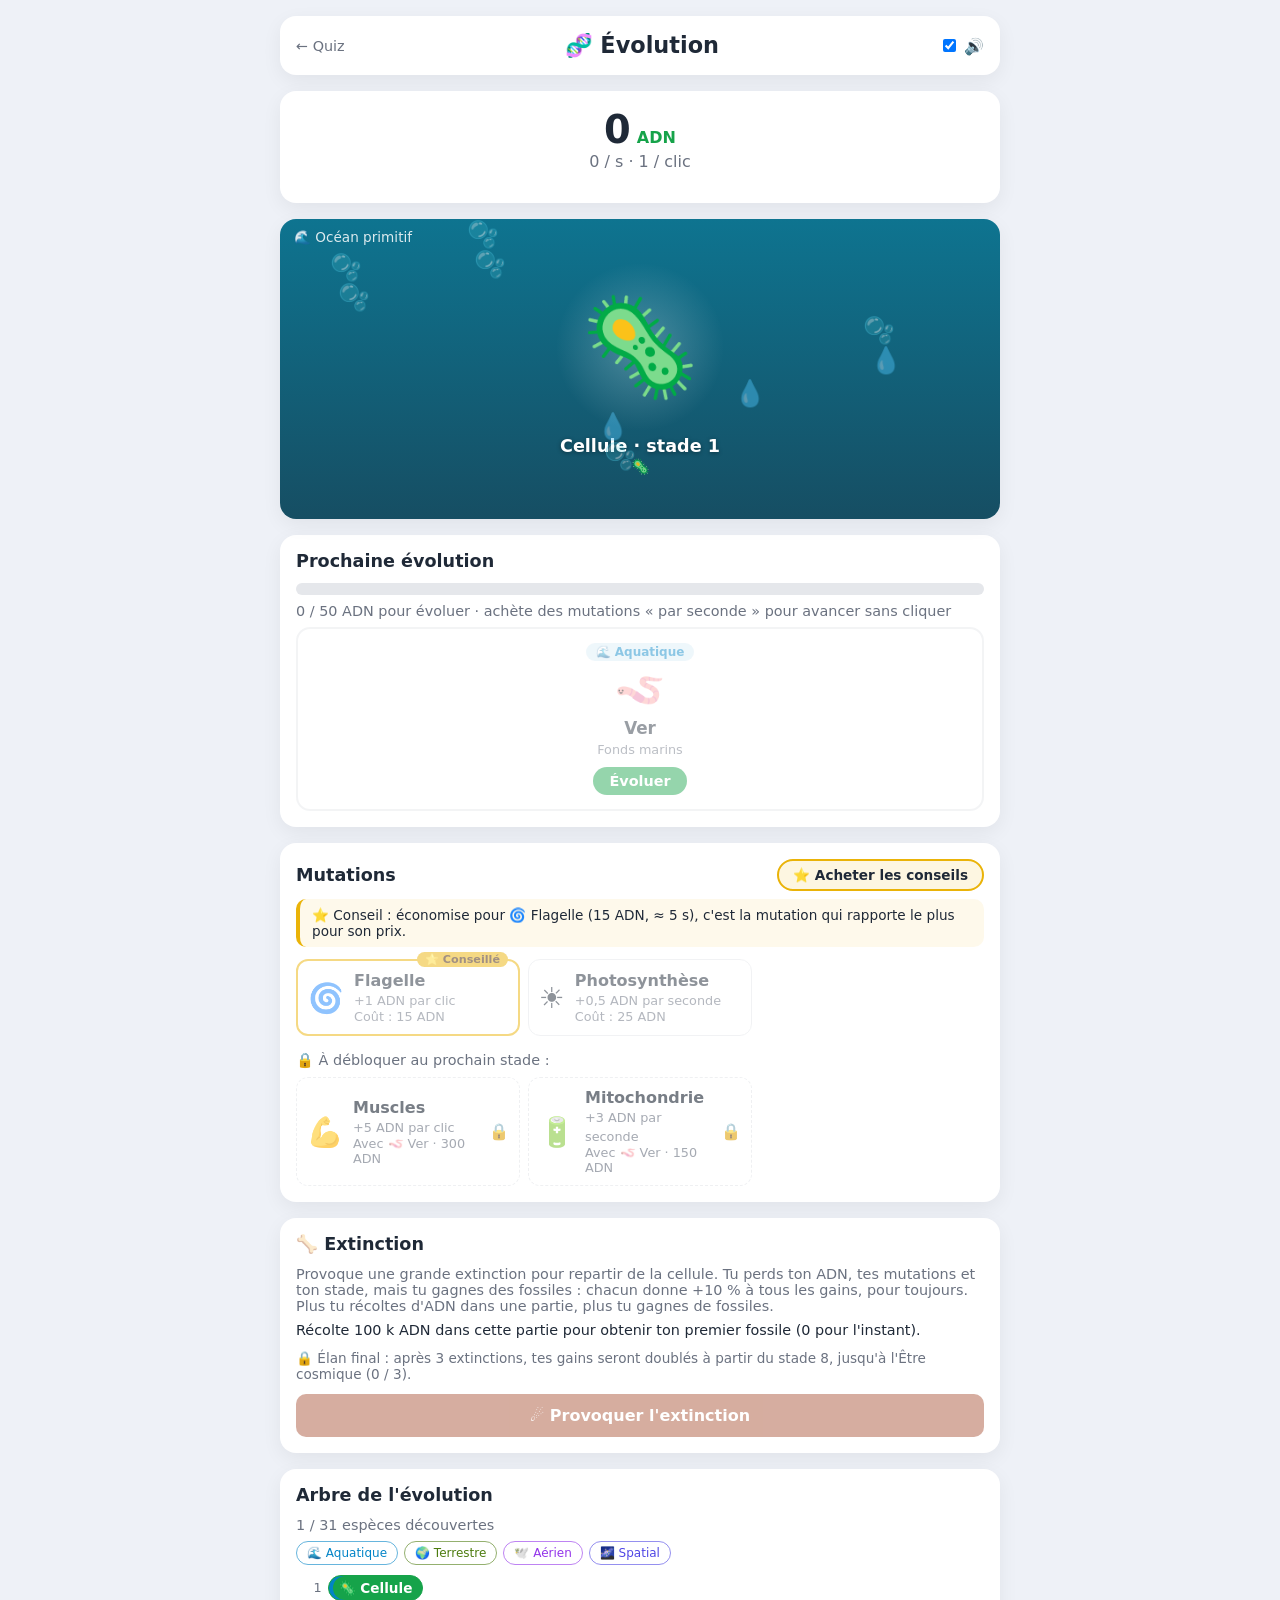
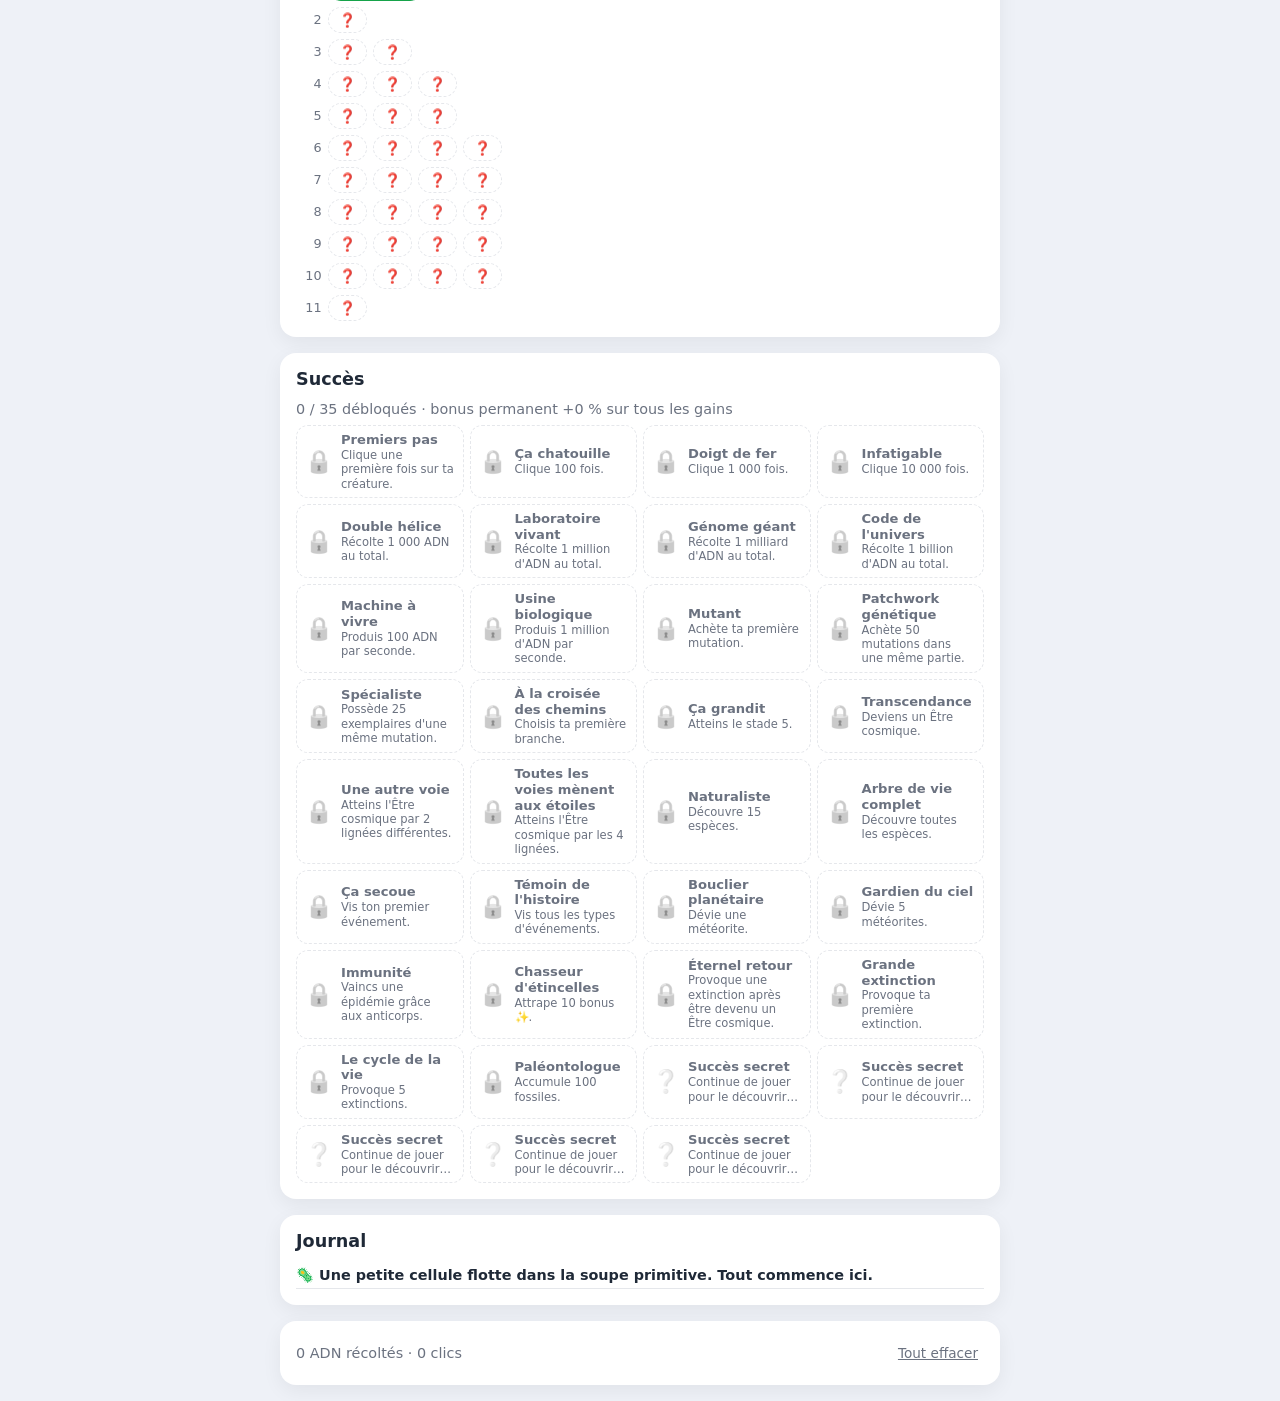
==== commit 54577a45: "Conseiller : explique quoi faire et montre les prochaines mutations Message de conseil (acheter, éco" ====
--- a/evolution/index.html
+++ b/evolution/index.html
@@ -47,7 +47,7 @@
         <h2>Mutations</h2>
         <button id="btn-conseils" class="btn-conseils" type="button">⭐ Acheter les conseils</button>
       </div>
-      <p class="info">La mutation marquée ⭐ est celle qui rapporte le plus pour son prix.</p>
+      <p id="texte-conseil" class="texte-conseil" aria-live="off"></p>
       <div id="mutations" class="mutations"></div>
     </section>
 
--- a/evolution/style.css
+++ b/evolution/style.css
@@ -320,6 +320,14 @@
   background: #eab308;
   color: #422006;
 }
+.texte-conseil {
+  margin: 8px 0 12px;
+  padding: 8px 12px;
+  border-radius: 10px;
+  font-size: 0.85rem;
+  border-left: 4px solid #eab308;
+  background: color-mix(in srgb, #eab308 8%, transparent);
+}
 .aide-elan {
   margin: 0 0 10px;
   padding: 8px 12px;
@@ -354,7 +362,10 @@
 .mutation .prix { display: block; }
 .mutation .nb { font-weight: 800; font-size: 1.2rem; color: var(--accent); }
 .mutation.achat { animation: tape 0.2s ease-out; }
-.verrou { color: var(--doux); font-size: 0.9rem; margin: 8px 0 0; }
+.mutation.a-venir { cursor: default; opacity: 0.6; border-style: dashed; }
+.mutation.a-venir:hover { transform: none; border-color: var(--bord); }
+.mutation.a-venir .nb { font-size: 1rem; }
+.verrou { grid-column: 1 / -1; color: var(--doux); font-size: 0.9rem; margin: 8px 0 0; }
 
 .lignee { margin: 2px 0 0; font-size: 0.95rem; opacity: 0.9; text-align: center; padding: 0 12px; }
 .atouts { list-style: none; padding: 0; margin: 8px 0 0; display: flex; flex-wrap: wrap; gap: 6px; justify-content: center; }
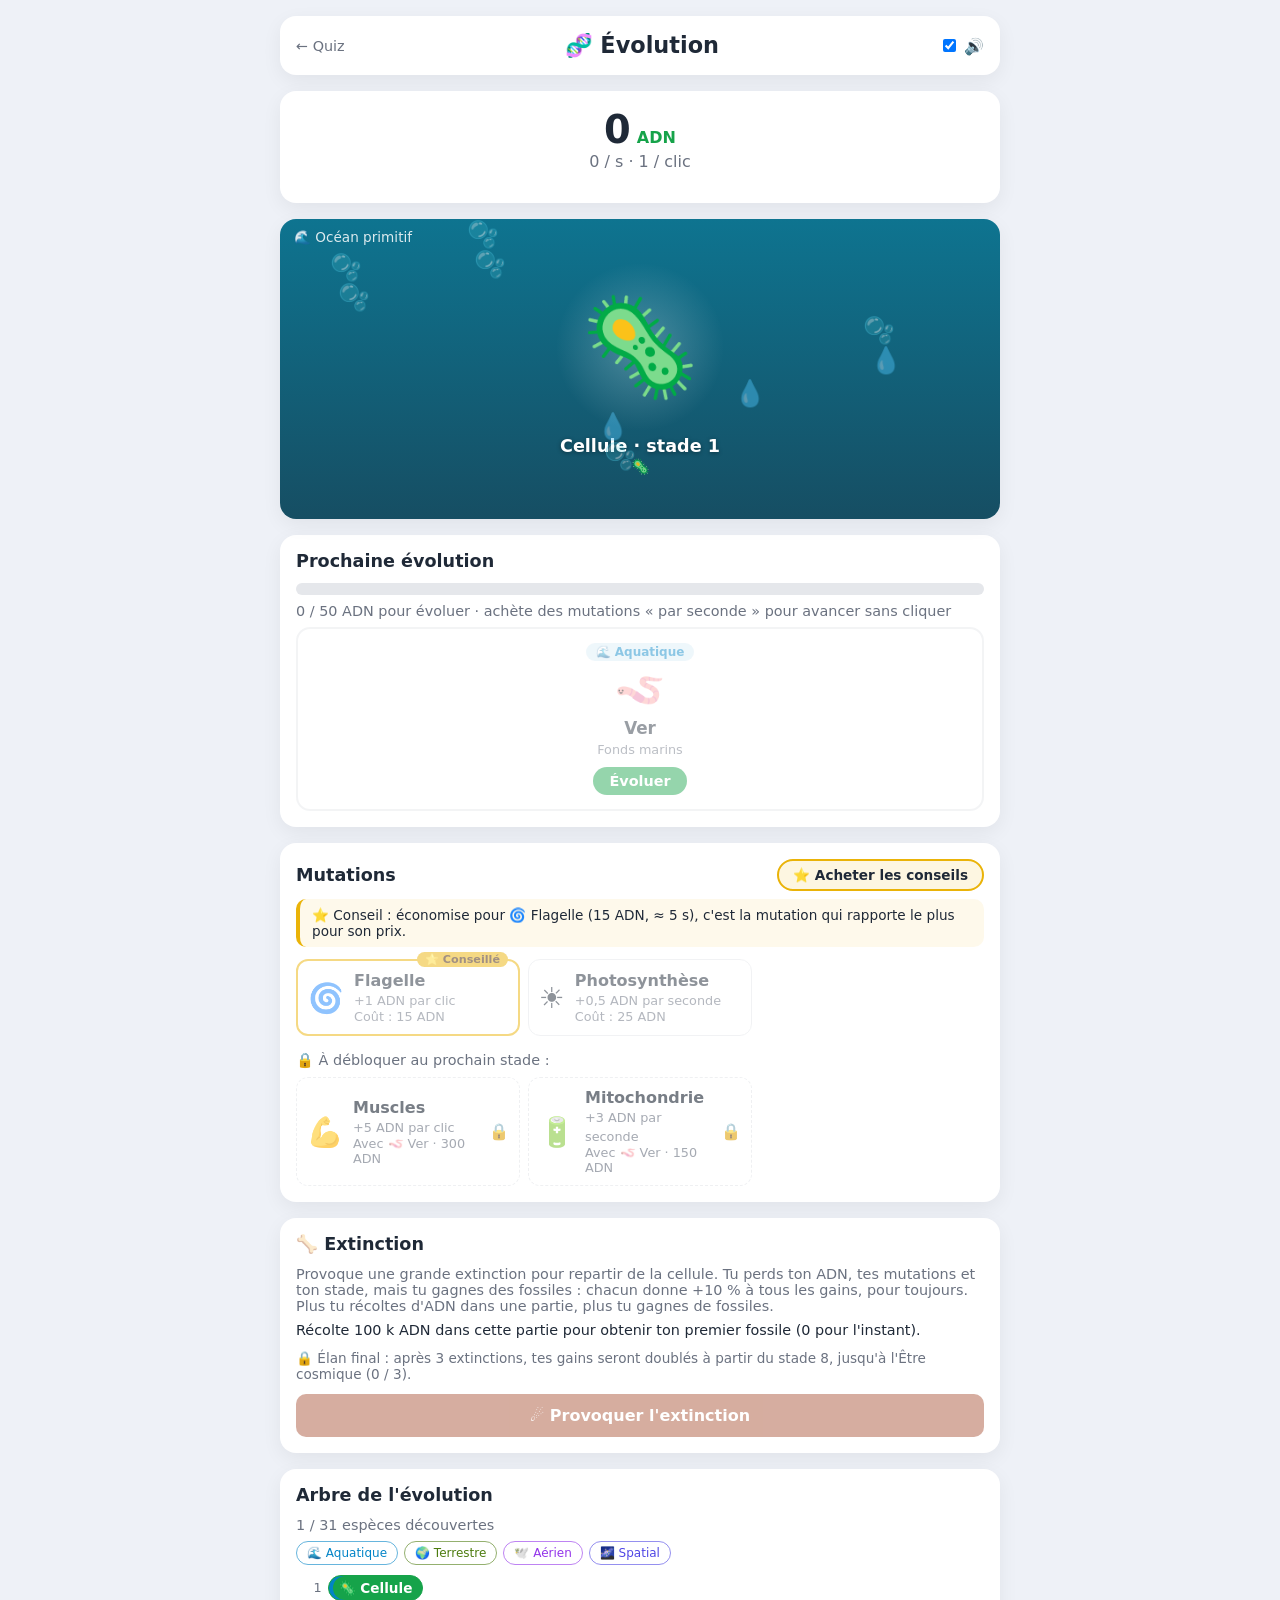
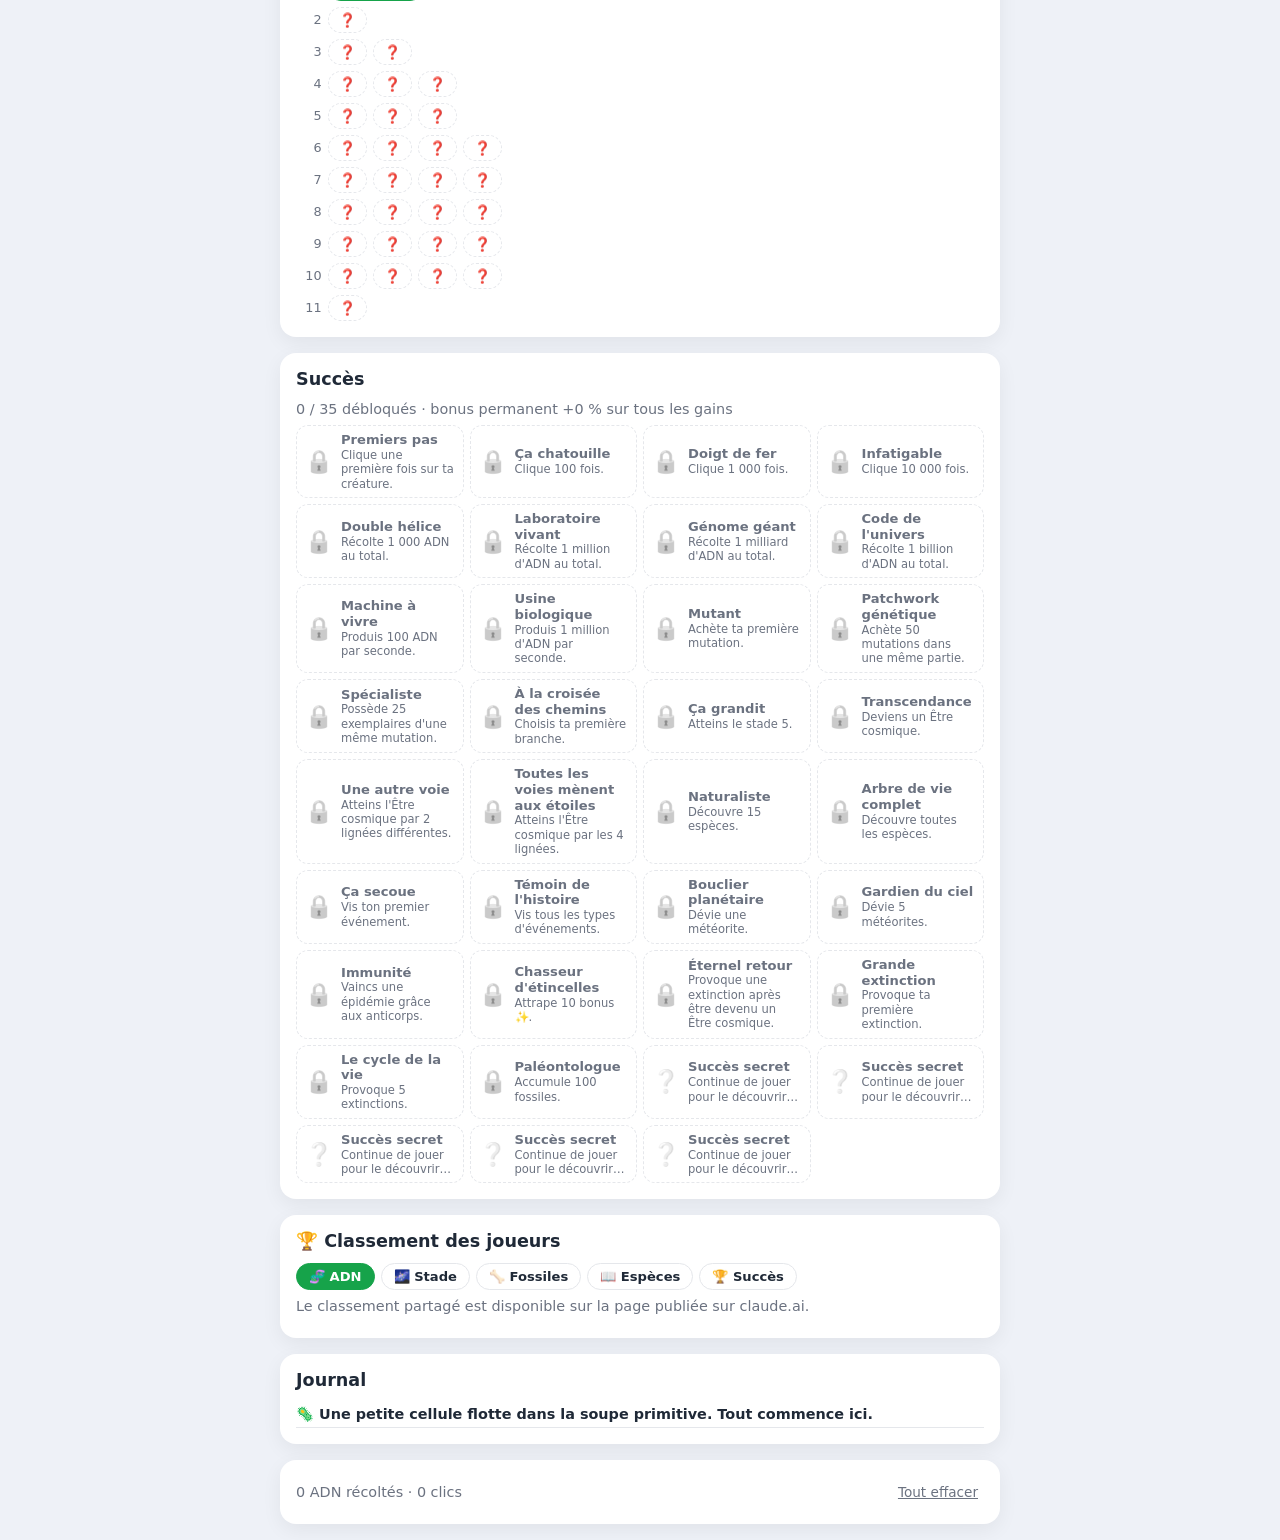
==== commit 40328e53: "Ajoute un classement partagé entre joueurs au jeu « Évolution » Chaque joueur publie sa fiche (ADN r" ====
--- a/evolution/index.html
+++ b/evolution/index.html
@@ -73,6 +73,13 @@
     </section>
 
     <section>
+      <h2>🏆 Classement des joueurs</h2>
+      <div id="cl-onglets" class="onglets" role="group" aria-label="Trier le classement"></div>
+      <p id="cl-etat" class="info"></p>
+      <ol id="cl-liste" class="classement"></ol>
+    </section>
+
+    <section>
       <h2>Journal</h2>
       <ul id="journal" class="journal"></ul>
     </section>
@@ -87,5 +94,6 @@
 
   <script src="donnees.js"></script>
   <script src="jeu.js"></script>
+  <script src="classement.js"></script>
 </body>
 </html>
--- a/evolution/style.css
+++ b/evolution/style.css
@@ -513,6 +513,39 @@
 .toast.sortie { opacity: 0; transform: translateY(20px); }
 @keyframes toast { from { transform: translateY(40px) scale(0.8); opacity: 0; } }
 
+/* Classement */
+.onglets { display: flex; flex-wrap: wrap; gap: 6px; }
+.onglet {
+  font: inherit;
+  font-size: 0.82rem;
+  font-weight: 600;
+  padding: 5px 12px;
+  border-radius: 999px;
+  border: 1px solid var(--bord);
+  background: var(--carte);
+  color: var(--texte);
+  cursor: pointer;
+}
+.onglet.actif { background: var(--accent); border-color: var(--accent); color: #fff; }
+.onglet:focus-visible { outline: 3px solid var(--texte); outline-offset: 2px; }
+.classement { list-style: none; margin: 0; padding: 0; display: grid; gap: 6px; }
+.ligne-classement {
+  display: grid;
+  grid-template-columns: 2em auto 1fr auto;
+  align-items: center;
+  gap: 8px;
+  padding: 8px 10px;
+  border-radius: 12px;
+  border: 1px solid var(--bord);
+}
+.ligne-classement.moi { border: 2px solid var(--accent); background: color-mix(in srgb, var(--accent) 8%, transparent); }
+.rang-cl { text-align: center; font-weight: 800; color: var(--doux); font-variant-numeric: tabular-nums; }
+.ligne-classement .ico { font-size: 1.6rem; }
+.qui { min-width: 0; }
+.qui strong { display: block; overflow: hidden; text-overflow: ellipsis; white-space: nowrap; }
+.qui small { display: block; font-size: 0.72rem; color: var(--doux); }
+.valeur-cl { font-weight: 800; font-variant-numeric: tabular-nums; text-align: right; font-size: 0.9rem; }
+
 /* Journal */
 .journal { list-style: none; margin: 0; padding: 0; max-height: 160px; overflow-y: auto; font-size: 0.9rem; }
 .journal li { padding: 4px 0; border-bottom: 1px solid var(--bord); }
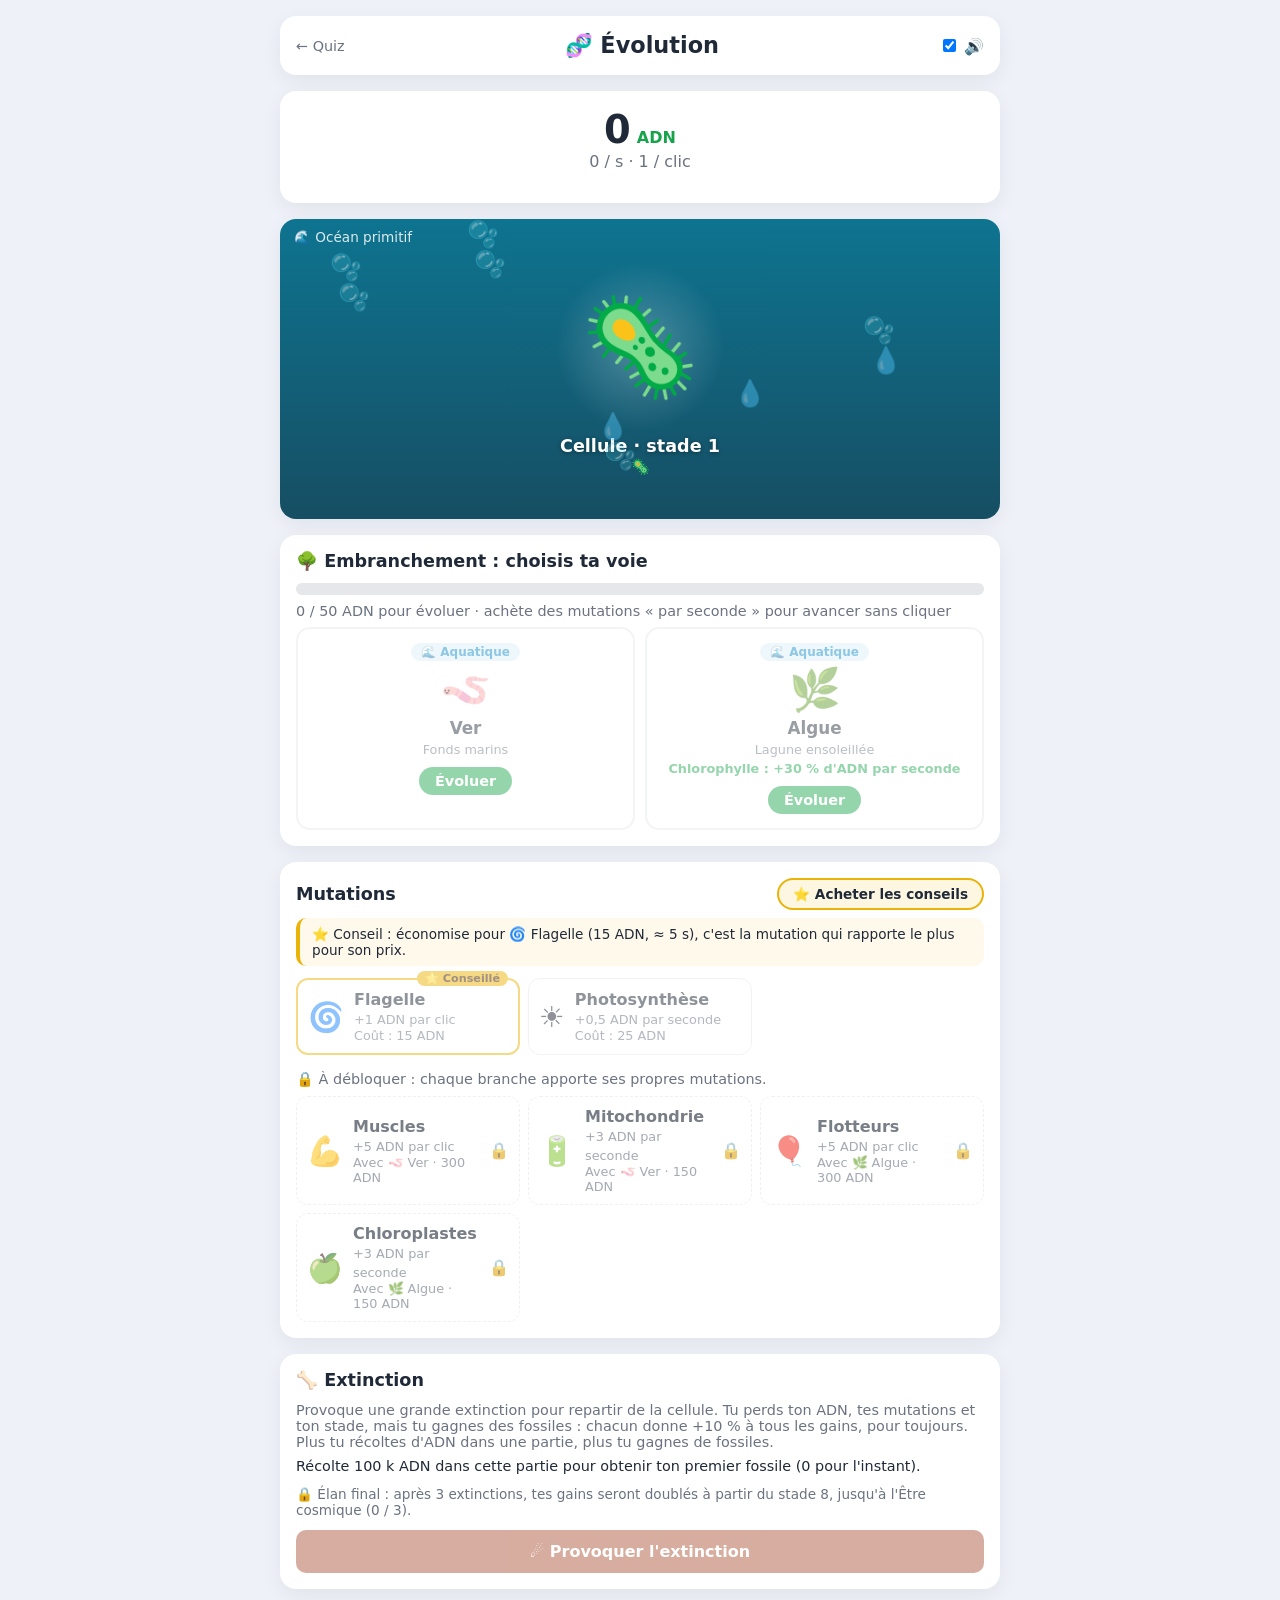
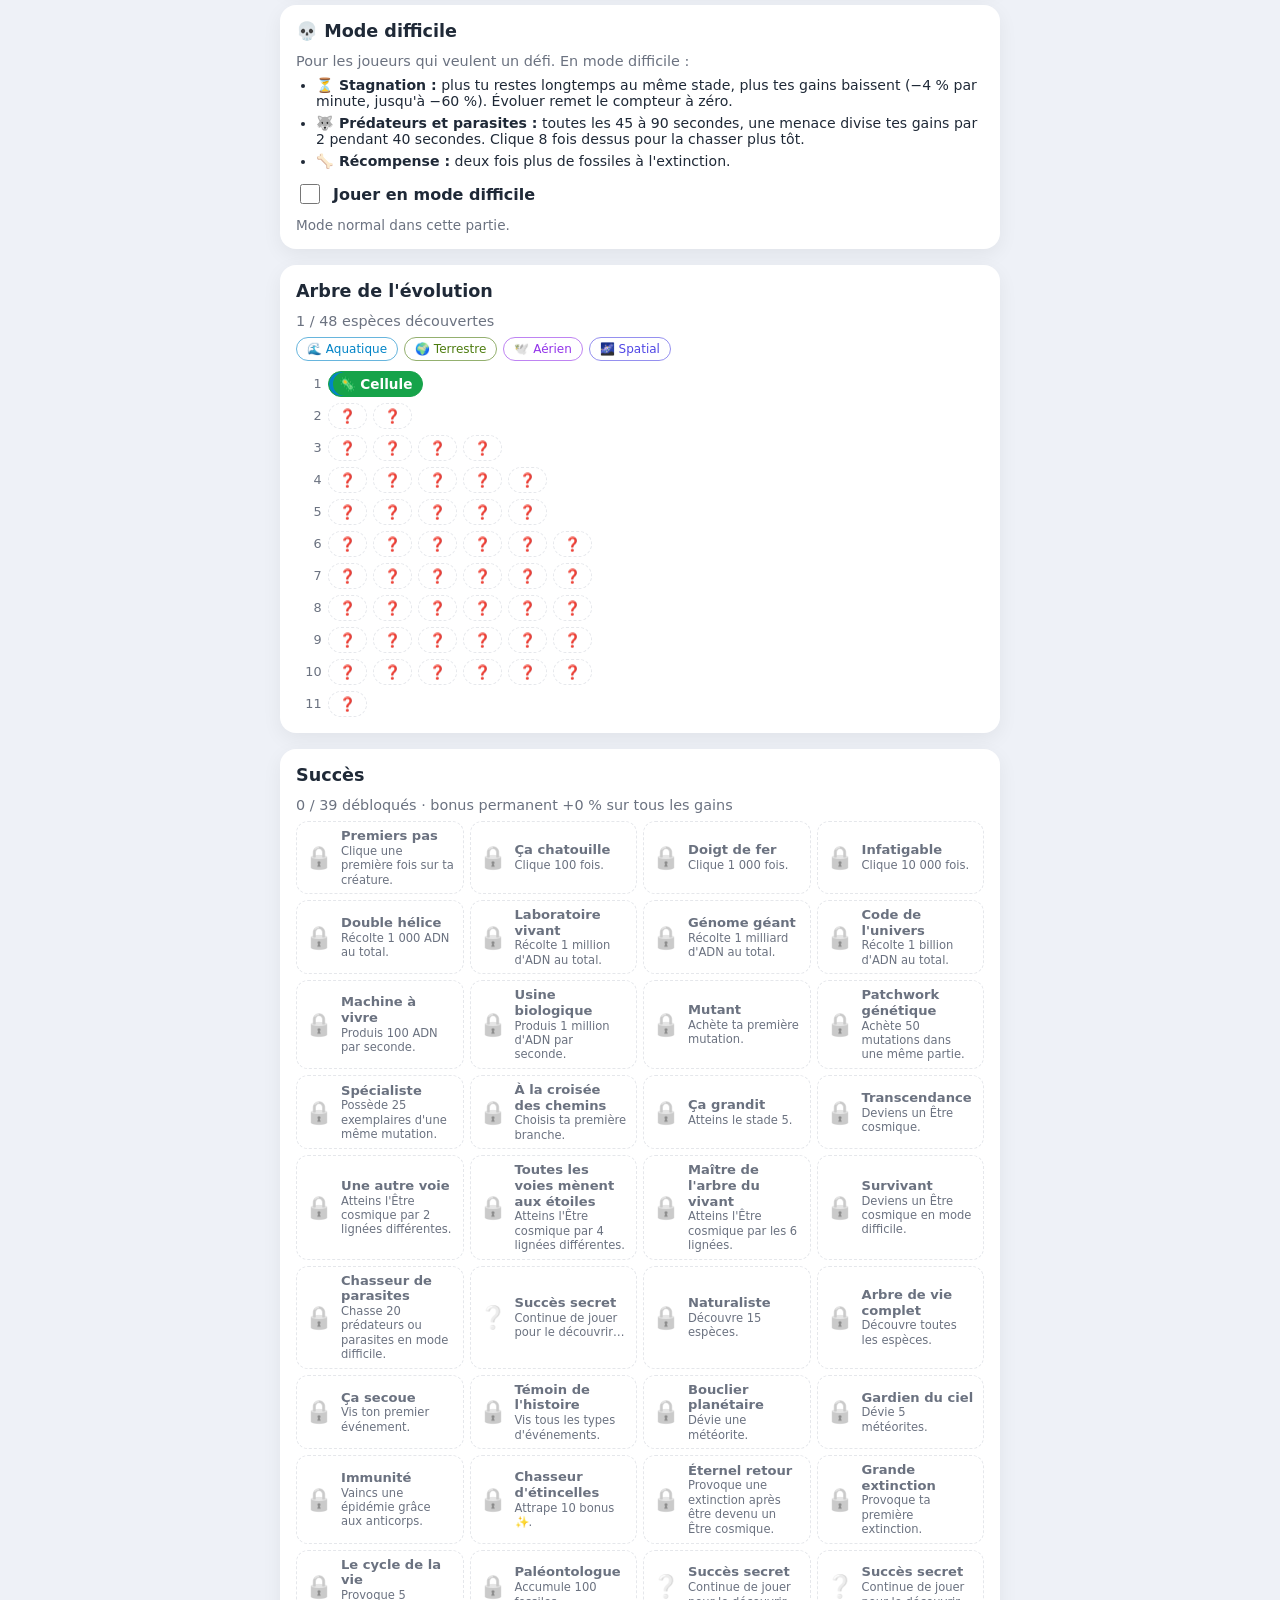
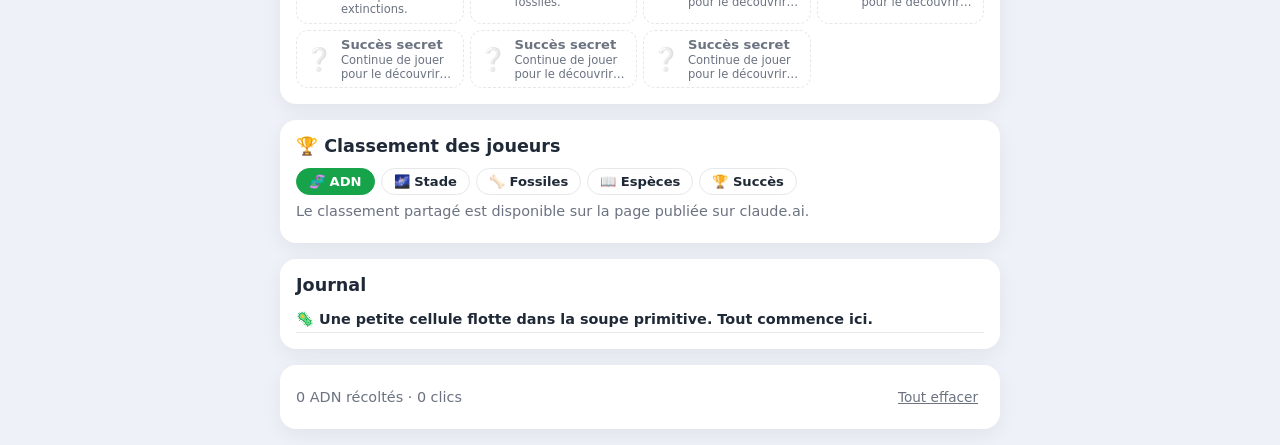
==== commit 05471b1c: "Ajoute un mode difficile au choix avec des malus dans le temps Stagnation : les gains baissent de 4 " ====
--- a/evolution/index.html
+++ b/evolution/index.html
@@ -59,6 +59,21 @@
       <button id="btn-extinction" class="btn-extinction" type="button" disabled>☄️ Provoquer l'extinction</button>
     </section>
 
+    <section id="section-difficile" class="section-difficile">
+      <h2>💀 Mode difficile</h2>
+      <p class="info">Pour les joueurs qui veulent un défi. En mode difficile :</p>
+      <ul class="regles-difficile">
+        <li><strong>⏳ Stagnation :</strong> plus tu restes longtemps au même stade, plus tes gains baissent (−4 % par minute, jusqu'à −60 %). Évoluer remet le compteur à zéro.</li>
+        <li><strong>🐺 Prédateurs et parasites :</strong> toutes les 45 à 90 secondes, une menace divise tes gains par 2 pendant 40 secondes. Clique 8 fois dessus pour la chasser plus tôt.</li>
+        <li><strong>🦴 Récompense :</strong> deux fois plus de fossiles à l'extinction.</li>
+      </ul>
+      <label class="interrupteur-difficile">
+        <input type="checkbox" id="choix-difficile">
+        <span>Jouer en mode difficile</span>
+      </label>
+      <p id="texte-difficile" class="texte-difficile"></p>
+    </section>
+
     <section>
       <h2>Arbre de l'évolution</h2>
       <p id="decouvertes" class="info"></p>
--- a/evolution/style.css
+++ b/evolution/style.css
@@ -462,6 +462,47 @@
   to { transform: scale(0.3) rotate(-30deg); filter: grayscale(1) brightness(0.3); opacity: 0; }
 }
 
+/* Mode difficile */
+.section-difficile.actif { border: 2px solid #b91c1c; }
+.regles-difficile { margin: 0 0 12px; padding-left: 20px; font-size: 0.88rem; display: grid; gap: 6px; }
+.interrupteur-difficile { display: flex; align-items: center; gap: 10px; font-weight: 700; cursor: pointer; }
+.interrupteur-difficile input { width: 20px; height: 20px; accent-color: #b91c1c; }
+.texte-difficile { margin: 10px 0 0; font-size: 0.85rem; color: var(--doux); }
+.section-difficile.actif .texte-difficile { color: var(--texte); font-weight: 600; }
+
+.menace {
+  position: absolute;
+  bottom: 22%;
+  z-index: 5;
+  display: flex;
+  align-items: center;
+  gap: 2px;
+  font-size: 2.8rem;
+  background: none;
+  border: none;
+  cursor: pointer;
+  animation: menace 0.6s ease-in-out infinite;
+  filter: drop-shadow(0 0 8px #dc2626);
+  touch-action: manipulation;
+  -webkit-tap-highlight-color: transparent;
+}
+.menace:focus-visible { outline: 3px solid #fff; border-radius: 12px; }
+.menace .compte {
+  font-size: 0.9rem;
+  font-weight: 800;
+  color: #fff;
+  background: #7f1d1d;
+  border-radius: 999px;
+  min-width: 1.8em;
+  padding: 2px 6px;
+  text-align: center;
+}
+.menace .touche { animation: tape 0.12s ease-out; display: inline-block; }
+@keyframes menace {
+  0%, 100% { transform: translateX(0) rotate(-6deg); }
+  50% { transform: translateX(6px) rotate(6deg); }
+}
+
 /* Succès */
 .succes { display: grid; gap: 6px; grid-template-columns: repeat(auto-fill, minmax(145px, 1fr)); }
 .badge-succes {
